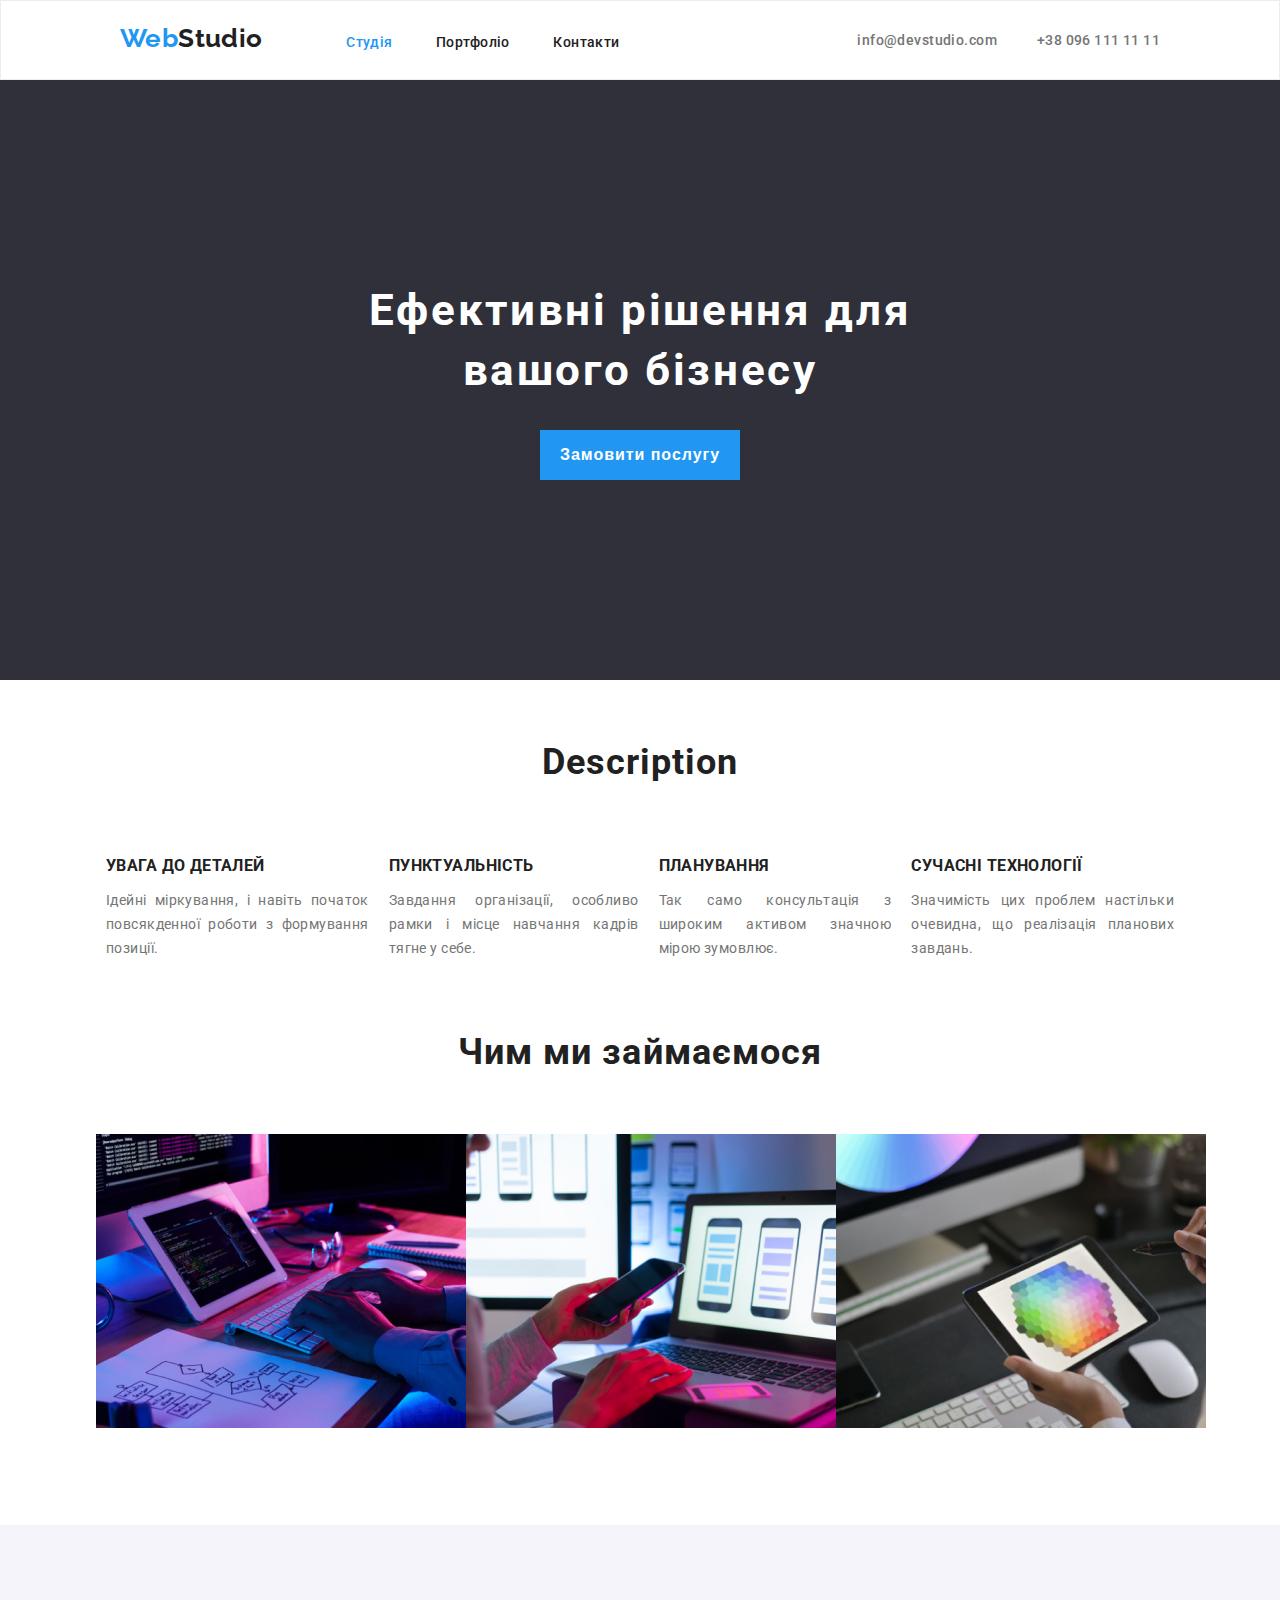
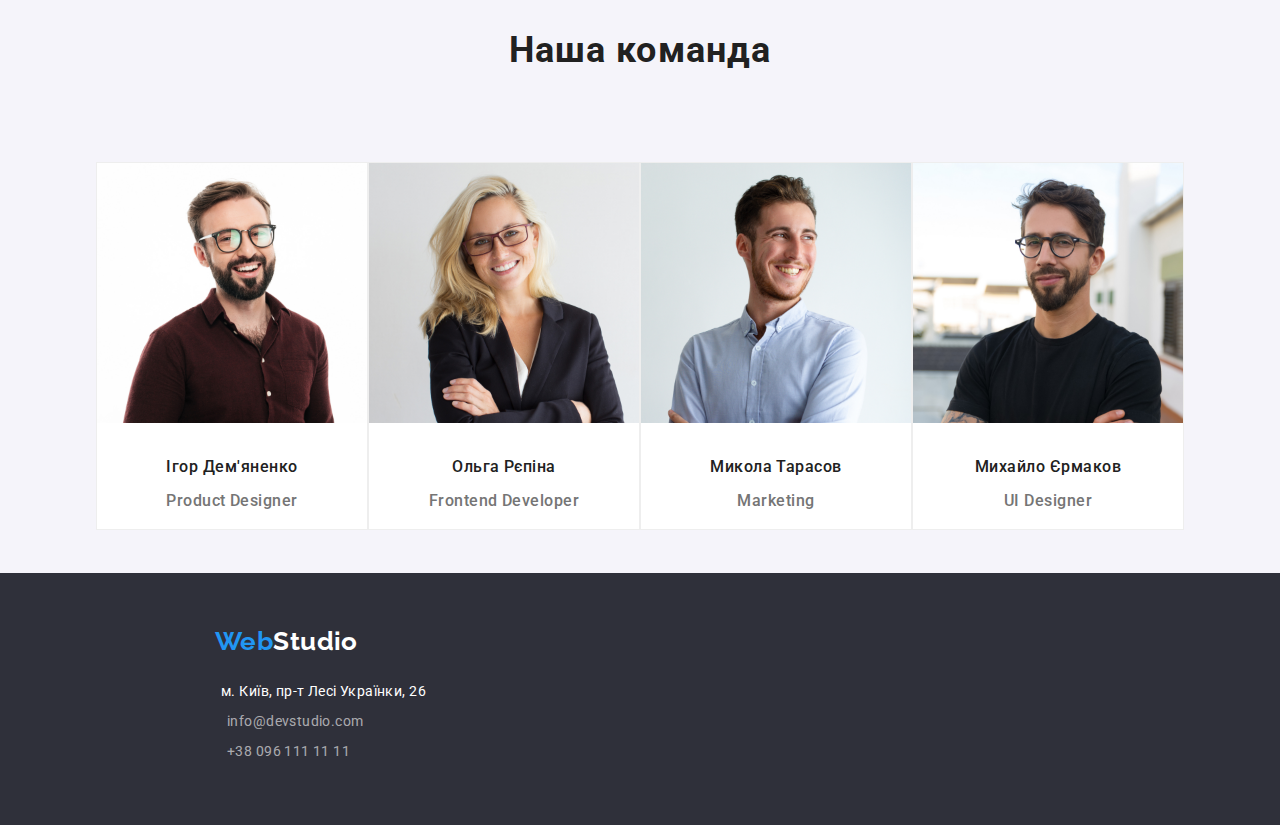
==== index.html @ e9d68f3f "Finish index.html" ====
<!DOCTYPE html>
<html lang="uk">
<head>
    <meta charset="UTF-8">
    <meta http-equiv="X-UA-Compatible" content="IE=edge">
    <meta name="viewport" content="width=device-width, initial-scale=1.0">

    <link rel="preconnect" href="https://fonts.googleapis.com">
    <link rel="preconnect" href="https://fonts.gstatic.com" crossorigin>
    <link href="https://fonts.googleapis.com/css2?family=Raleway:wght@700&family=Roboto:wght@400;500;700;900&display=swap" rel="stylesheet">
    <link rel="stylesheet" href="css/styles.css">
    <title>Студія</title>
</head>
<body>
    <!-- Main -->
    <div>
        <!-- Header -->
        <header class="main-haeder">
            <nav class="main-nav">

                <ul class="site-nav">
                    <li><a href="/" class="link main-logo-link">
                    <span class="logo-web-blue">Web</span>Studio
                </a></li>
                    <li><a class="current-page" href="./index.html">Студія</a></li>
                    <li><a class="link" href="./portfolio.html">Портфоліо</a></li>
                    <li><a class="link" href="#">Контакти</a></li>
                </ul>
            </nav>
                <ul class="header-contacts">
                    <li>
                        <a class="link meta-link" href="mailto:info@devstudio.com">info@devstudio.com</a>
                    </li>
                    <li>
                        <a class="link meta-link" href="tel:+380961111111">+38 096 111 11 11</a>
                    </li>
                </ul>
        </header>
        <main>
        <!-- Hero -->
            <section class="page-hero">
                <h1>Ефективні рішення для <br /> вашого бізнесу</h1>
                <input type="button" class="hero-button"
                value="Замовити послугу" onclick="window.location.href='#'">
            </section>
        <!-- description -->
        <section class="description">
            <h2 class="h2-title invisible"> Description </h2>
            <ul>
                <li>
                    <h3>УВАГА ДО ДЕТАЛЕЙ</h3>
                    <p>Ідейні міркування, і навіть початок повсякденної роботи з формування позиції.</p>
                </li>
                <li>
                    <h3>ПУНКТУАЛЬНІСТЬ</h3>
                    <p>Завдання організації, особливо рамки і місце навчання кадрів тягне у себе.</p>
                </li>
                <li>
                    <h3>ПЛАНУВАННЯ</h3>
                    <p>Так само консультація з широким активом значною мірою зумовлює.</p>
                </li>
                <li>
                    <h3>СУЧАСНІ ТЕХНОЛОГІЇ</h3>
                    <p>Значимість цих проблем настільки очевидна, що реалізація планових завдань.</p>
                </li>
            </ul>
        </section>
        <!-- About us -->
        <section class="about-us">
            <h2 class="h2-title">Чим ми займаємося</h2>
            <ul>
                <li>
                    <a href="#"><img src="./images/what_we_do_1.jpg" alt="Computer science" width="370"></a>
                </li>                
                <li>
                    <a href="#"><img src="./images/what_we_do_2.jpg" alt="Mobile development" width="370"></a>
                </li>                
                <li>
                    <a href="#"><img src="./images/what_we_do_3.jpg" alt="Design" width="370"></a>
                </li>                
            </ul>
        </section>
        <!-- Our team -->
        <section class="our-team">
            <h2 class="h2-title">Наша команда</h2>
                <ul>
                    <li><a class="link" href="#">
                        <img src="./images/team_card_1.jpg" alt="Product designer"  width="270">
                        <h3>Ігор Дем'яненко</h3>
                        <p>Product Designer</p>
                    </a></li>
                    <li><a class="link" href="#">
                        <img src="./images/team_card_2.jpg" alt="Product designer"  width="270">
                        <h3>Ольга Рєпіна</h3>
                        <p>Frontend Developer</p>
                    </a></li>
                    <li><a class="link" href="#">
                        <img src="./images/team_card_3.jpg" alt="Product designer"  width="270">
                        <h3>Микола Тарасов</h3>
                        <p>Marketing</p>
                    </a></li>
                    <li><a class="link" href="#">
                        <img src="./images/team_card_4.jpg" alt="Product designer"  width="270">
                        <h3>Михайло Єрмаков</h3>
                        <p>UI Designer</p>
                    </a></li>
                </ul>
        </section>
        </main>
        <!-- Footer -->
        <footer class="main-footer">
                <a class="link main-logo-link" href="./index.html"> 
                    <span class="logo-web-blue">Web</span>Studio
                </a>
                <address>
                    <ul class="footer-contacts">
                        <li> м. Київ, пр-т Лесі Українки, 26</li>
                        <li> <a class="link meta-link-60" href="mailto:mango@mail.pig">info@devstudio.com</a></li>
                        <li><a class="link meta-link-60" href="tel:+380961111111">+38 096 111 11 11</a></li>
                    </ul>
                </address>
        </footer>
    </div>
</body>
</html>
---- css/styles.css ----
:root{

--main-white: #fff;
--main-black: #212121;
--main-blue: #2196F3;
--main-bg: #2F303A;
--main-gray: #757575;
--white-60: rgba(255, 255, 255, 0.60);
--btn1-bg: #F5F4FA;
--gallery-li-border-color: #EEEEEE;
--header-border-color: #ECECEC;

}

*{
    margin: 0;
    padding: 0;
    box-sizing: border-box;
}

body {

    font-family: "Roboto", sans-serif;
    font-size: 14px;
    color: var(--main-black);
    letter-spacing: 0.03em;
    line-height: 1.5rem;
}

.main-haeder{
    display: flex;
    justify-content: space-around;
    align-items: center;
    height: 80px;
    border: var(--header-border-color) 1px solid;
}

.link {
    color: var(--main-black);
    font-weight: 500;
    text-decoration: none;
}

.link:hover, .link:focus,
.current-page {
color: var(--main-blue);
outline: none;
text-decoration: none;
}

.main-logo-link{
font-family: Raleway, sans-serif;
font-size: 26px;
font-weight: bold;
margin-right: 40px;
}

.logo-web-blue {
    color: #2196F3;
}

.main-nav ul{
list-style: none;
}
.main-nav li{
display: inline-block;
font-weight: 500;
padding: 10px 10px;
margin-inline: 10px;
}

.header-contacts{
    display: flex;
    list-style-type: none;
}

.header-contacts a {
color: var(--main-gray);
font-weight: 500;
padding: 10px 10px;
margin-inline: 10px;
}

.main{
    width: 90%;
    margin-inline: auto;
    margin-top: 100px;
    margin-bottom: 100px;
}

.page-hero{
    display: flex;
    flex-direction: column;
    justify-content: center;
    align-items: center;
    height: 600px;
    background-color: var(--main-bg);
}

.page-hero h1{
    font-size: 44px;
    color: var(--main-white);
    text-align: center;
    line-height: 60px;
    letter-spacing: 0.06em;
}
.hero-button{
    height: 50px;
    width: 200px;
    background-color: var(--main-blue);
    color: var(--main-white);
    margin-top: 30px;
    font-size: 16px;
    font-weight: 700;
    letter-spacing: 0.06em;
    border: none;
    cursor: pointer;


}

.hero-button:hover, .hero-button:focus{
    background-color: #2195f3df;
    outline: none;

}

.h2-title{
    text-align: center;
    font-size: 36px;
    font-weight: 700;
    letter-spacing: 0.03em;
    padding: 30px;
    margin-top: 40px ;
    margin-bottom: 40px ;
}


.description{
    display: flex;
    flex-direction: column;
    align-items: center;
}
.description ul{
    display: flex;
    list-style: none;
    justify-content: space-between;
    max-width: 85%;

}

.description li{
    margin: 10px;
}

.description p{
    font-size: 14px;
    /* line-height: 24px; */
    letter-spacing: 0.03em;
    color: var(--main-gray);
    margin-top: 10px;
    text-align: justify;

}

.about-us {
    display: flex;
    flex-direction: column;
    align-items: center;

}

.about-us ul{
    display: flex;
    list-style: none;
    justify-content: space-between;
    width: 85%;
}

.our-team{
    display: flex;
    flex-direction: column;
    justify-content: center;
    align-items: center;
    background-color: var(--btn1-bg);
    height: 648px;
    margin-top: 90px;
}

.our-team ul{
    display: flex;
    list-style-type: none;
    justify-content: space-between;
    width: 85%;

}

.our-team li{
background-color: var(--main-white);
height: 368px;
border: var(--gallery-li-border-color) 1px solid;
margin-top: 30px;
}

.our-team h3{
    font-weight: 500;
    font-size: 16px;
    /* line-height: 19px; */
    text-align: center;
    letter-spacing: 0.03em;
    margin-top: 25px;
}

.our-team p{
    font-size: 16px;
    color: var(--main-gray);
    /* line-height: 19px; */
    text-align: center;
    letter-spacing: 0.03em;
    margin-top: 10px;

}

.buttons ul{
    display: flex;
    list-style-type: none;
    justify-content: center;
    margin-bottom: 50px;
}

.btn1{
    border: none;
    background-color: var(--btn1-bg);
    font-size: 16px;
    height: 38px;
    padding: 10px 25px;
    margin: 0 5px;
    cursor: pointer;
}

.btn1:hover, .btn1:focus {
    background-color: var(--main-blue);
    color: var(--main-white);
    outline: none;

}

.gallery ul{
    display: flex;
    flex-wrap: wrap;
    justify-content: space-evenly;
    list-style-type:none;
}

.gallery li{
    text-align: center;
    border: var(--gallery-li-border-color) solid 1px;
    width: 370px;
    height: 404px;
    margin-bottom: 30px;

}
.gallery h3 {
    font-family: Roboto, sans-serif;
    font-size: 18px;
    font-weight: 700;
    margin-top: 20px;

}
.gallery p{
    color: var(--main-gray);
    font-family: Roboto, sans-serif;
    font-size: 16px;
    margin-top: 15px;
}

.main-footer{
    display: flex;
    flex-direction: column;
    justify-content: center;
    flex-wrap: wrap;
    min-width: 6%;
    background-color: var(--main-bg);
    height: 252px;
    padding-left: 215px;
}

.main-footer li{
    color: var(--main-white);
    margin: 6px;
    list-style-type: none;
    font-style: normal;
}

.main-footer p:hover{
    color: var(--main-blue);
}

footer .main-logo-link {
    color: #FFFFFF;
}

.footer-contacts {
    padding-top: 20px;
}

.meta-link-60{
    display: block;
    color: var(--white-60);
    font-weight: 400;
    margin: 6px;

}
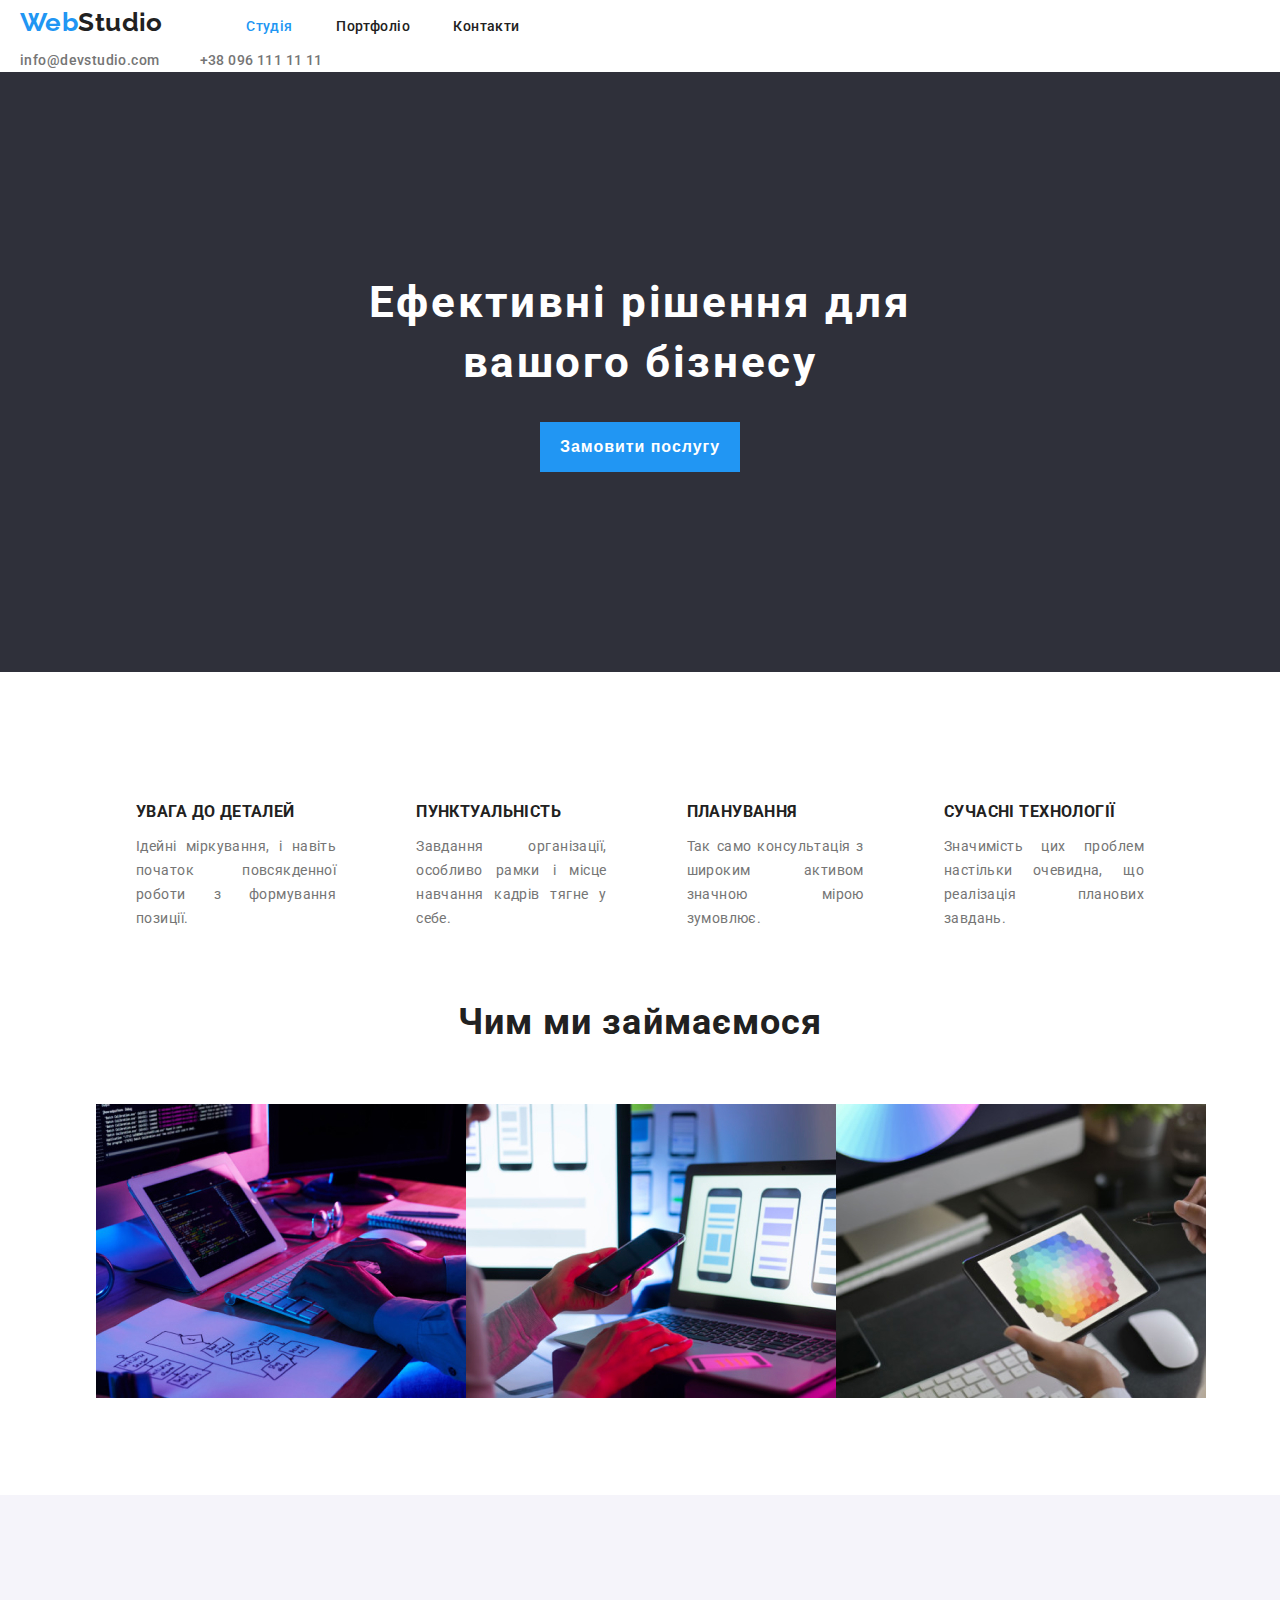
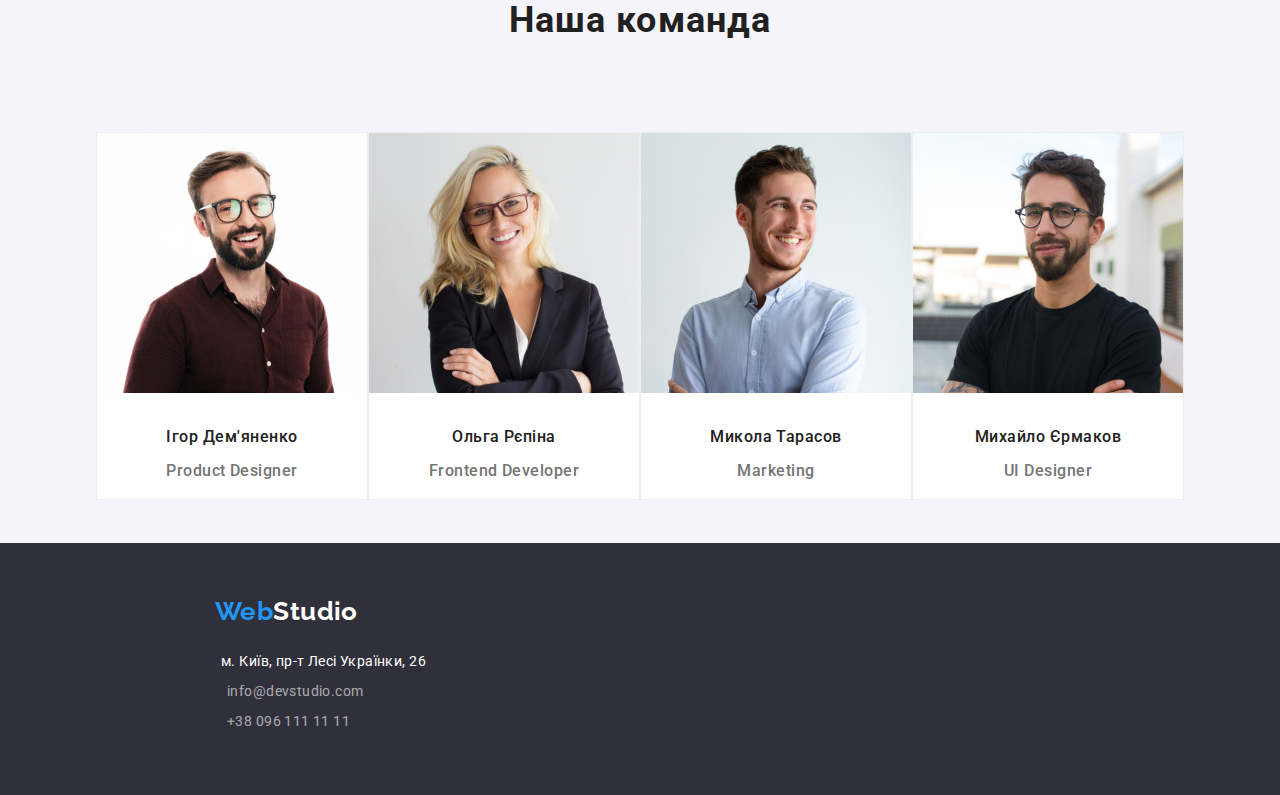
==== commit 19e65751: "update portfolio.html" ====
--- a/index.html
+++ b/index.html
@@ -45,7 +45,7 @@
             </section>
         <!-- description -->
         <section class="description">
-            <h2 class="h2-title invisible"> Description </h2>
+            <h2 class="h2-title-invisible"> Description </h2>
             <ul>
                 <li>
                     <h3>УВАГА ДО ДЕТАЛЕЙ</h3>
--- a/css/styles.css
+++ b/css/styles.css
@@ -7,8 +7,8 @@
 --main-bg: #2F303A;
 --main-gray: #757575;
 --white-60: rgba(255, 255, 255, 0.60);
---btn1-bg: #F5F4FA;
---gallery-li-border-color: #EEEEEE;
+--single-button-bg: #F5F4FA;
+--projects-list-li-border-color: #EEEEEE;
 --header-border-color: #ECECEC;
 
 }
@@ -28,7 +28,7 @@
     line-height: 1.5rem;
 }
 
-.main-haeder{
+.main-header{
     display: flex;
     justify-content: space-around;
     align-items: center;
@@ -62,6 +62,7 @@
 
 .main-nav ul{
 list-style: none;
+align-items: center;
 }
 .main-nav li{
 display: inline-block;
@@ -85,8 +86,7 @@
 .main{
     width: 90%;
     margin-inline: auto;
-    margin-top: 100px;
-    margin-bottom: 100px;
+    margin: 60px auto;
 }
 
 .page-hero{
@@ -136,6 +136,12 @@
     margin-bottom: 40px ;
 }
 
+.h2-title-invisible{
+    padding-top: 94px;
+    visibility: hidden;
+}
+
+
 
 .description{
     display: flex;
@@ -147,11 +153,11 @@
     list-style: none;
     justify-content: space-between;
     max-width: 85%;
-
 }
 
 .description li{
     margin: 10px;
+    padding: 0px 30px;
 }
 
 .description p{
@@ -183,7 +189,7 @@
     flex-direction: column;
     justify-content: center;
     align-items: center;
-    background-color: var(--btn1-bg);
+    background-color: var(--single-button-bg);
     height: 648px;
     margin-top: 90px;
 }
@@ -199,7 +205,7 @@
 .our-team li{
 background-color: var(--main-white);
 height: 368px;
-border: var(--gallery-li-border-color) 1px solid;
+border: var(--projects-list-li-border-color) 1px solid;
 margin-top: 30px;
 }
 
@@ -220,6 +226,10 @@
     letter-spacing: 0.03em;
     margin-top: 10px;
 
+}
+
+.main {
+    margin-top: 10px;
 }
 
 .buttons ul{
@@ -229,9 +239,9 @@
     margin-bottom: 50px;
 }
 
-.btn1{
+.single-button {
     border: none;
-    background-color: var(--btn1-bg);
+    background-color: var(--single-button-bg);
     font-size: 16px;
     height: 38px;
     padding: 10px 25px;
@@ -239,36 +249,42 @@
     cursor: pointer;
 }
 
-.btn1:hover, .btn1:focus {
+.single-button:hover, .single-button:focus {
     background-color: var(--main-blue);
     color: var(--main-white);
     outline: none;
 
 }
 
-.gallery ul{
+
+.projects-list {
+    width: 1170px;
+    align-items: center;
+}
+
+.projects-list ul{
     display: flex;
     flex-wrap: wrap;
     justify-content: space-evenly;
     list-style-type:none;
 }
 
-.gallery li{
-    text-align: center;
-    border: var(--gallery-li-border-color) solid 1px;
+.projects-list li{
+    text-align: center;
+    border: var(--projects-list-li-border-color) solid 1px;
     width: 370px;
     height: 404px;
     margin-bottom: 30px;
 
 }
-.gallery h3 {
+.projects-list h3 {
     font-family: Roboto, sans-serif;
     font-size: 18px;
     font-weight: 700;
     margin-top: 20px;
 
 }
-.gallery p{
+.projects-list p{
     color: var(--main-gray);
     font-family: Roboto, sans-serif;
     font-size: 16px;
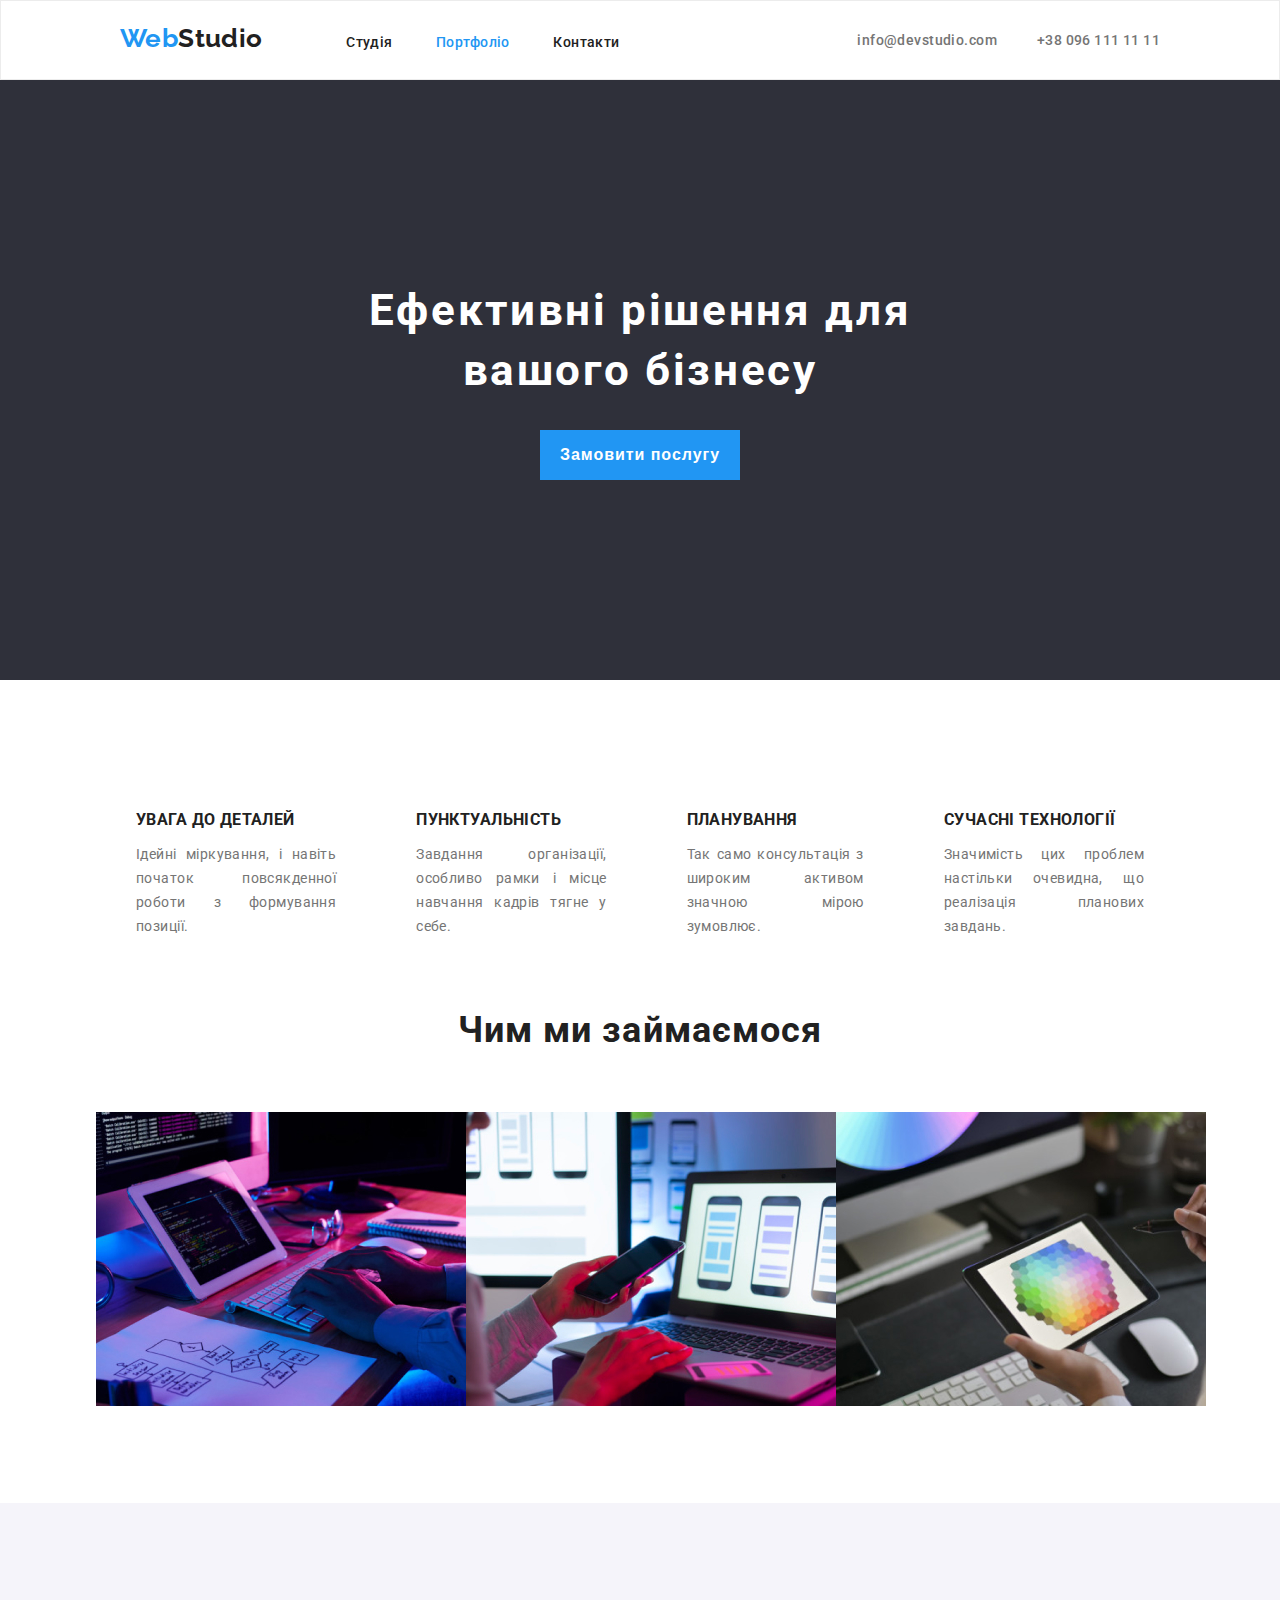
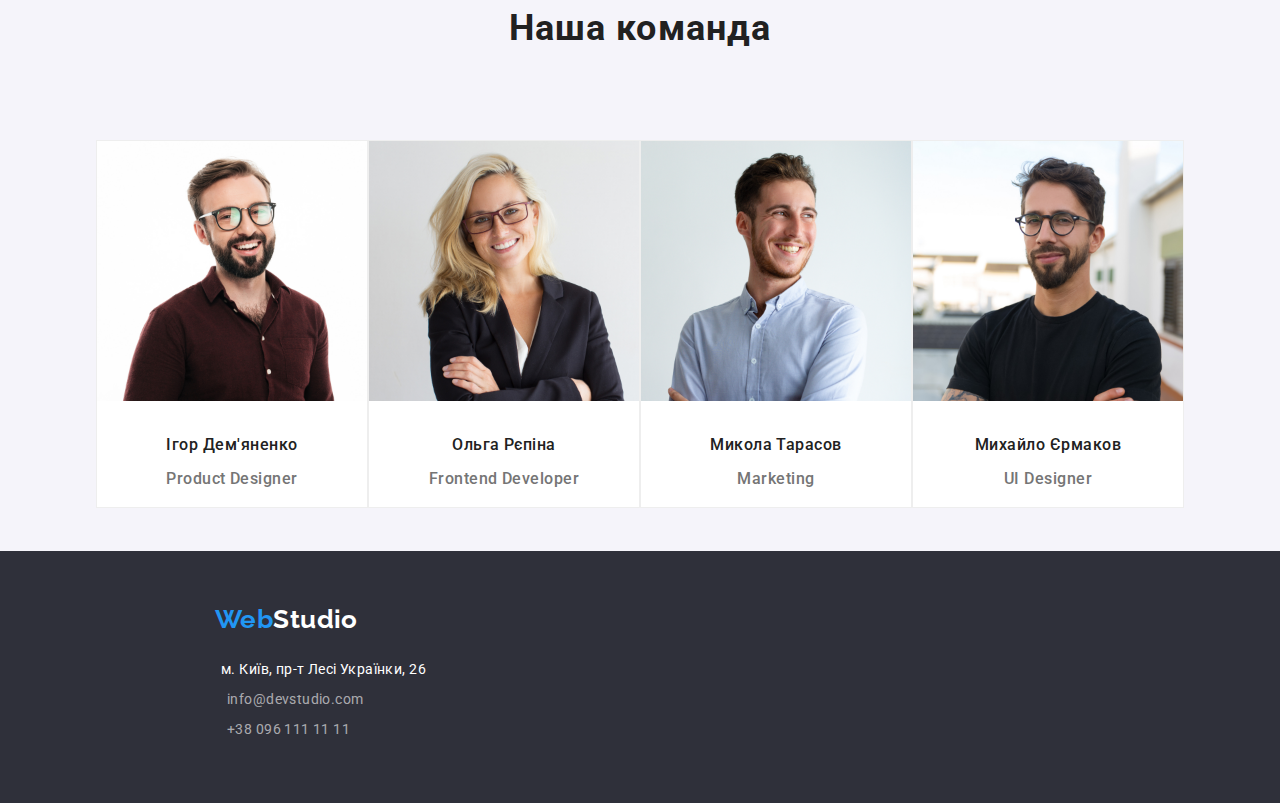
==== commit acd754a4: "minor fixes" ====
--- a/index.html
+++ b/index.html
@@ -15,15 +15,15 @@
     <!-- Main -->
     <div>
         <!-- Header -->
-        <header class="main-haeder">
+        <header class="main-header">
             <nav class="main-nav">
 
                 <ul class="site-nav">
                     <li><a href="/" class="link main-logo-link">
                     <span class="logo-web-blue">Web</span>Studio
                 </a></li>
-                    <li><a class="current-page" href="./index.html">Студія</a></li>
-                    <li><a class="link" href="./portfolio.html">Портфоліо</a></li>
+                    <li><a class="link" href="./index.html">Студія</a></li>
+                    <li><a class="current-page" href="./portfolio.html">Портфоліо</a></li>
                     <li><a class="link" href="#">Контакти</a></li>
                 </ul>
             </nav>
--- a/css/styles.css
+++ b/css/styles.css
@@ -86,7 +86,7 @@
 .main{
     width: 90%;
     margin-inline: auto;
-    margin: 60px auto;
+    margin: 40px auto;
 }
 
 .page-hero{
@@ -228,10 +228,6 @@
 
 }
 
-.main {
-    margin-top: 10px;
-}
-
 .buttons ul{
     display: flex;
     list-style-type: none;
@@ -259,7 +255,7 @@
 
 .projects-list {
     width: 1170px;
-    align-items: center;
+    margin: 0px auto;
 }
 
 .projects-list ul{
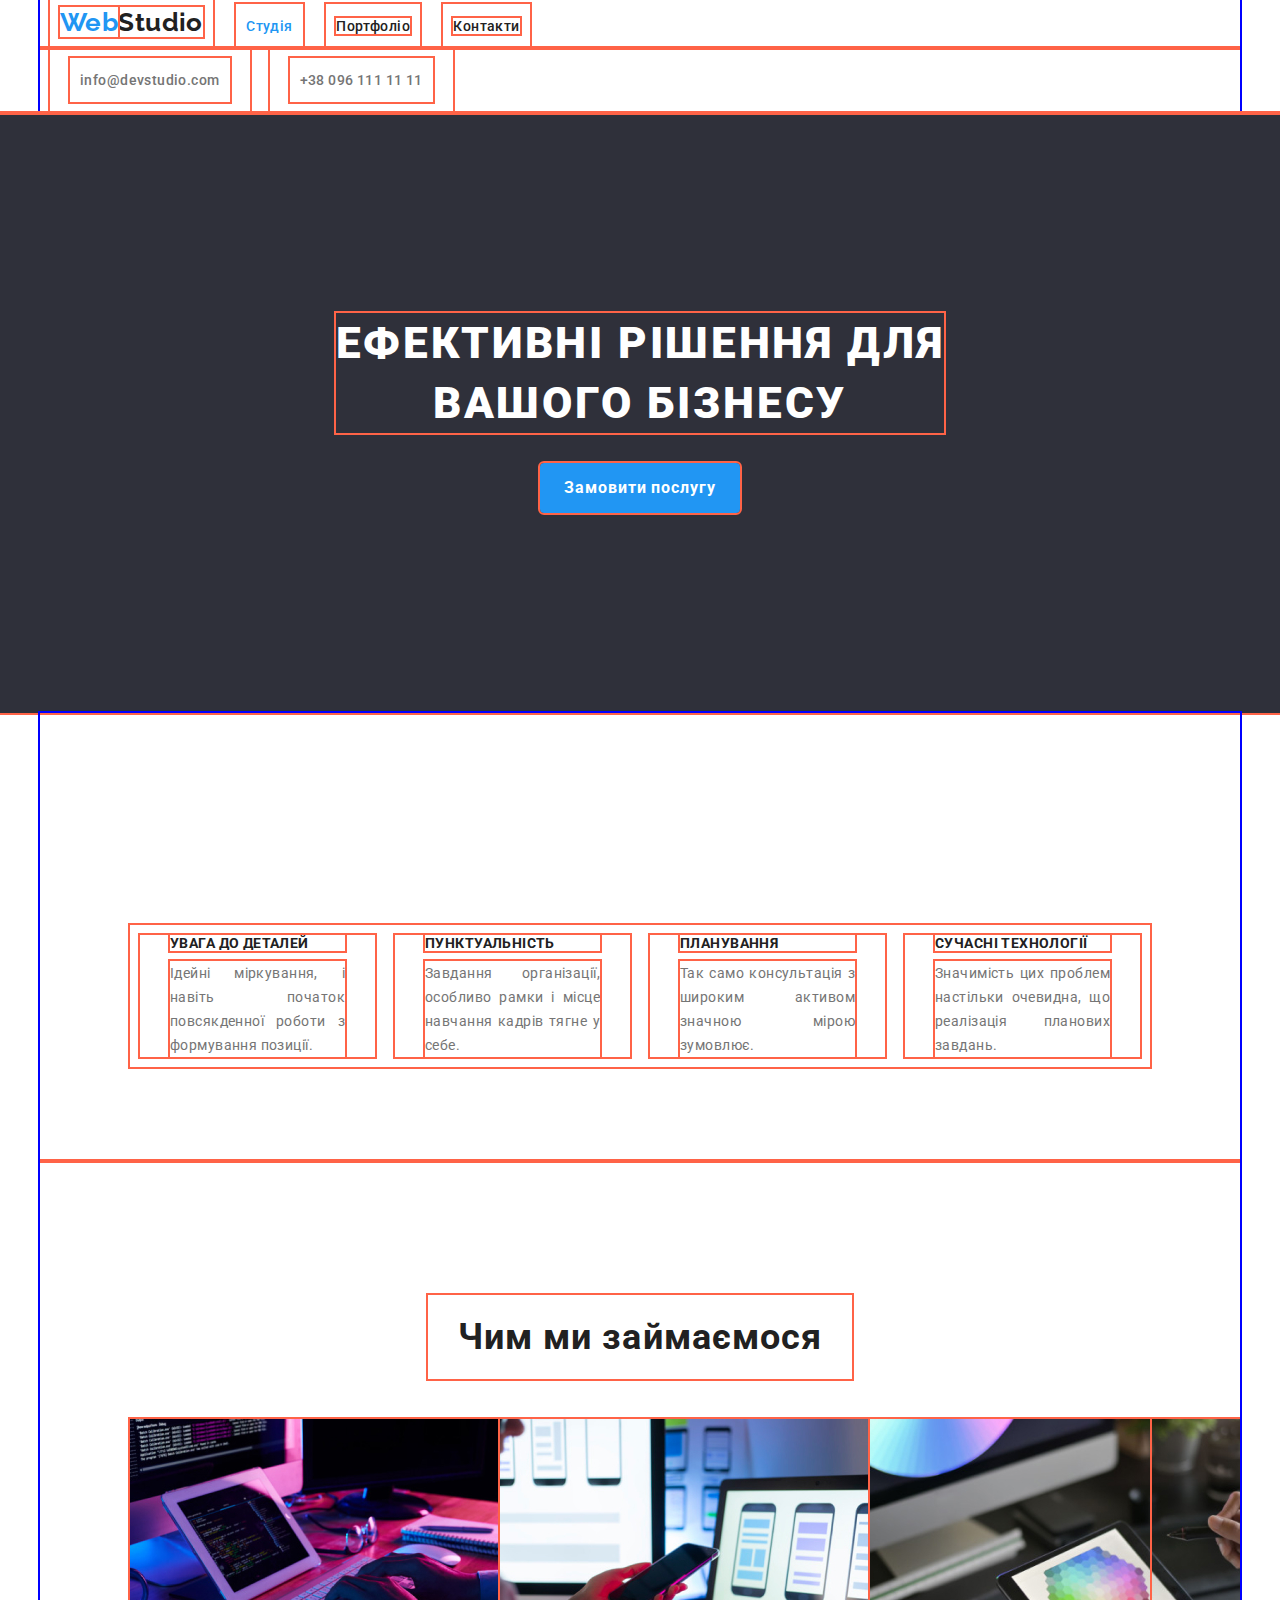
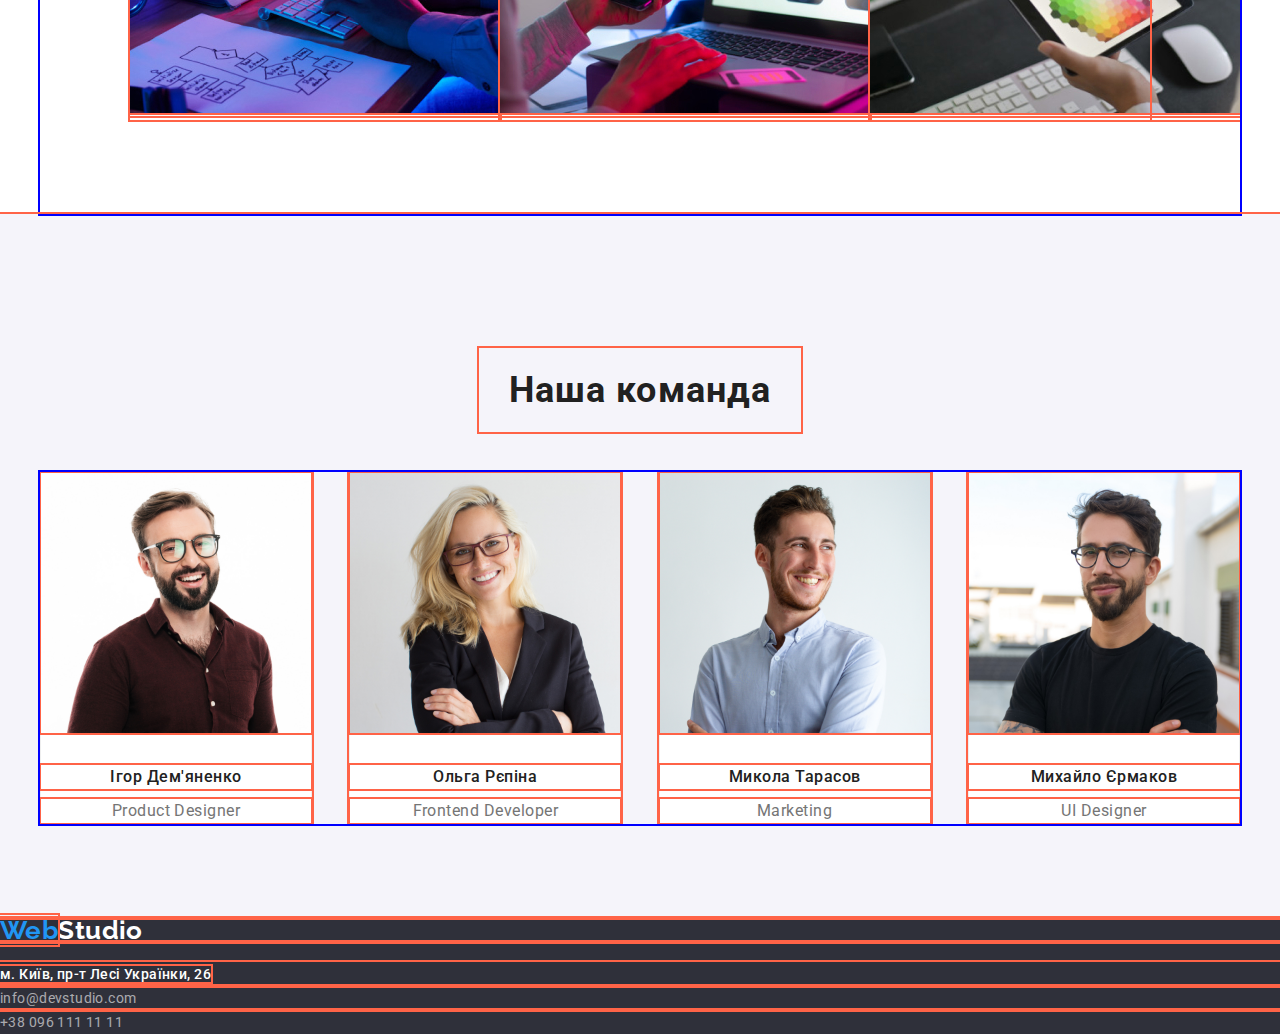
==== commit 15fba113: "initial commit HW#3" ====
--- a/index.html
+++ b/index.html
@@ -8,6 +8,8 @@
     <link rel="preconnect" href="https://fonts.googleapis.com">
     <link rel="preconnect" href="https://fonts.gstatic.com" crossorigin>
     <link href="https://fonts.googleapis.com/css2?family=Raleway:wght@700&family=Roboto:wght@400;500;700;900&display=swap" rel="stylesheet">
+    <link rel="stylesheet" href="https://cdnjs.cloudflare.com/ajax/libs/modern-normalize/1.1.0/modern-normalize.min.css">
+
     <link rel="stylesheet" href="css/styles.css">
     <title>Студія</title>
 </head>
@@ -16,17 +18,17 @@
     <div>
         <!-- Header -->
         <header class="main-header">
-            <nav class="main-nav">
+            <nav class="main-nav container">
 
                 <ul class="site-nav">
                     <li><a href="/" class="link main-logo-link">
                     <span class="logo-web-blue">Web</span>Studio
                 </a></li>
-                    <li><a class="link" href="./index.html">Студія</a></li>
-                    <li><a class="current-page" href="./portfolio.html">Портфоліо</a></li>
+                    <li><a class="current-page" href="./index.html">Студія</a></li>
+                    <li><a class="link" href="./portfolio.html">Портфоліо</a></li>
                     <li><a class="link" href="#">Контакти</a></li>
                 </ul>
-            </nav>
+            
                 <ul class="header-contacts">
                     <li>
                         <a class="link meta-link" href="mailto:info@devstudio.com">info@devstudio.com</a>
@@ -35,17 +37,20 @@
                         <a class="link meta-link" href="tel:+380961111111">+38 096 111 11 11</a>
                     </li>
                 </ul>
+            </nav>
         </header>
+
         <main>
         <!-- Hero -->
-            <section class="page-hero">
-                <h1>Ефективні рішення для <br /> вашого бізнесу</h1>
+            <section class="page-hero section">
+                <h1 class="hero-title">Ефективні рішення для <br /> вашого бізнесу</h1>
                 <input type="button" class="hero-button"
                 value="Замовити послугу" onclick="window.location.href='#'">
             </section>
+        <div class="container">
         <!-- description -->
-        <section class="description">
-            <h2 class="h2-title-invisible"> Description </h2>
+        <section class="description section">
+            <h2 class="title-invisible"> Description </h2>
             <ul>
                 <li>
                     <h3>УВАГА ДО ДЕТАЛЕЙ</h3>
@@ -66,7 +71,7 @@
             </ul>
         </section>
         <!-- About us -->
-        <section class="about-us">
+        <section class="about-us section">
             <h2 class="h2-title">Чим ми займаємося</h2>
             <ul>
                 <li>
@@ -80,30 +85,31 @@
                 </li>                
             </ul>
         </section>
+        </div>
         <!-- Our team -->
-        <section class="our-team">
+        <section class="our-team section">
             <h2 class="h2-title">Наша команда</h2>
-                <ul>
-                    <li><a class="link" href="#">
+                <ul class="container">
+                    <li>
                         <img src="./images/team_card_1.jpg" alt="Product designer"  width="270">
                         <h3>Ігор Дем'яненко</h3>
                         <p>Product Designer</p>
-                    </a></li>
-                    <li><a class="link" href="#">
+                    </li>
+                    <li>
                         <img src="./images/team_card_2.jpg" alt="Product designer"  width="270">
                         <h3>Ольга Рєпіна</h3>
                         <p>Frontend Developer</p>
-                    </a></li>
-                    <li><a class="link" href="#">
+                    </li>
+                    <li>
                         <img src="./images/team_card_3.jpg" alt="Product designer"  width="270">
                         <h3>Микола Тарасов</h3>
                         <p>Marketing</p>
-                    </a></li>
-                    <li><a class="link" href="#">
+                    </li>
+                    <li>
                         <img src="./images/team_card_4.jpg" alt="Product designer"  width="270">
                         <h3>Михайло Єрмаков</h3>
                         <p>UI Designer</p>
-                    </a></li>
+                    </li>
                 </ul>
         </section>
         </main>
@@ -114,9 +120,9 @@
                 </a>
                 <address>
                     <ul class="footer-contacts">
-                        <li> м. Київ, пр-т Лесі Українки, 26</li>
-                        <li> <a class="link meta-link-60" href="mailto:mango@mail.pig">info@devstudio.com</a></li>
-                        <li><a class="link meta-link-60" href="tel:+380961111111">+38 096 111 11 11</a></li>
+                        <li><a class="link footer-local-adress" href="#"> м. Київ, пр-т Лесі Українки, 26</a></li>
+                        <li><a class="link meta-link" href="mailto:mango@mail.pig">info@devstudio.com</a></li>
+                        <li><a class="link meta-link" href="tel:+380961111111">+38 096 111 11 11</a></li>
                     </ul>
                 </address>
         </footer>
--- a/css/styles.css
+++ b/css/styles.css
@@ -17,6 +17,7 @@
     margin: 0;
     padding: 0;
     box-sizing: border-box;
+    outline: 2px solid tomato;
 }
 
 body {
@@ -32,8 +33,29 @@
     display: flex;
     justify-content: space-around;
     align-items: center;
-    height: 80px;
-    border: var(--header-border-color) 1px solid;
+    /* height: 80px; */
+    border-bottom: var(--header-border-color) 1px solid;
+}
+
+.container{
+    margin-left: auto;
+    margin-right: auto;
+    width: 1200px;
+    padding-left: 15;
+    padding-right: 15;
+    outline: 2px solid blue ;
+    /* text-align: center; */
+}
+
+.section {
+    padding-top: 94px;
+    padding-bottom: 94px;
+    
+}
+
+.section.no-padding {
+    padding-top: 0;
+    padding-bottom: 0;
 }
 
 .link {
@@ -53,7 +75,9 @@
 font-family: Raleway, sans-serif;
 font-size: 26px;
 font-weight: bold;
-margin-right: 40px;
+/* margin-right: 40px; */
+    padding-top: 0;
+    padding-bottom: 0;
 }
 
 .logo-web-blue {
@@ -86,7 +110,7 @@
 .main{
     width: 90%;
     margin-inline: auto;
-    margin: 40px auto;
+    /* margin: 40px auto; */
 }
 
 .page-hero{
@@ -98,12 +122,14 @@
     background-color: var(--main-bg);
 }
 
-.page-hero h1{
+.hero-title{
     font-size: 44px;
     color: var(--main-white);
     text-align: center;
     line-height: 60px;
     letter-spacing: 0.06em;
+    text-transform: uppercase;
+    font-weight: 900;
 }
 .hero-button{
     height: 50px;
@@ -116,8 +142,7 @@
     letter-spacing: 0.06em;
     border: none;
     cursor: pointer;
-
-
+    border-radius: 4px;
 }
 
 .hero-button:hover, .hero-button:focus{
@@ -136,7 +161,7 @@
     margin-bottom: 40px ;
 }
 
-.h2-title-invisible{
+.title-invisible{
     padding-top: 94px;
     visibility: hidden;
 }
@@ -148,6 +173,16 @@
     flex-direction: column;
     align-items: center;
 }
+
+.description h3
+{
+    font-weight: 700;
+    font-size: 14px;
+    line-height: 16px;
+    letter-spacing: 0.03em;
+    text-transform: uppercase;
+}
+
 .description ul{
     display: flex;
     list-style: none;
@@ -158,11 +193,13 @@
 .description li{
     margin: 10px;
     padding: 0px 30px;
+    width: 270px;
 }
 
 .description p{
+    font-weight: 400;
     font-size: 14px;
-    /* line-height: 24px; */
+    line-height: 24px;
     letter-spacing: 0.03em;
     color: var(--main-gray);
     margin-top: 10px;
@@ -190,29 +227,28 @@
     justify-content: center;
     align-items: center;
     background-color: var(--single-button-bg);
-    height: 648px;
-    margin-top: 90px;
+    /* height: 648px; */
+    /* margin-top: 90px; */
 }
 
 .our-team ul{
     display: flex;
     list-style-type: none;
     justify-content: space-between;
-    width: 85%;
+    /* width: 85%; */
 
 }
 
 .our-team li{
 background-color: var(--main-white);
-height: 368px;
+/* height: 368px; */
 border: var(--projects-list-li-border-color) 1px solid;
-margin-top: 30px;
+/* margin-top: 30px; */
 }
 
 .our-team h3{
     font-weight: 500;
     font-size: 16px;
-    /* line-height: 19px; */
     text-align: center;
     letter-spacing: 0.03em;
     margin-top: 25px;
@@ -221,11 +257,10 @@
 .our-team p{
     font-size: 16px;
     color: var(--main-gray);
-    /* line-height: 19px; */
     text-align: center;
     letter-spacing: 0.03em;
     margin-top: 10px;
-
+    font-weight: normal;
 }
 
 .buttons ul{
@@ -236,25 +271,35 @@
 }
 
 .single-button {
+    font-family: 'Roboto';
+    /* font-weight: normal; */
+    font-weight: 500;
+    font-size: 16px;
+    line-height: 26px;
+    text-align: center;
+    letter-spacing: 0.03em; 
+
     border: none;
     background-color: var(--single-button-bg);
-    font-size: 16px;
-    height: 38px;
     padding: 10px 25px;
     margin: 0 5px;
     cursor: pointer;
+    border-radius: 4px;
+
+                
 }
 
 .single-button:hover, .single-button:focus {
     background-color: var(--main-blue);
     color: var(--main-white);
     outline: none;
-
-}
+    border-radius: 4px;
+}
+
 
 
 .projects-list {
-    width: 1170px;
+    /* width: 1170px; */
     margin: 0px auto;
 }
 
@@ -263,28 +308,42 @@
     flex-wrap: wrap;
     justify-content: space-evenly;
     list-style-type:none;
+    
 }
 
 .projects-list li{
-    text-align: center;
+    text-align: left;
     border: var(--projects-list-li-border-color) solid 1px;
     width: 370px;
-    height: 404px;
+    /* height: 404px; */
     margin-bottom: 30px;
-
-}
-.projects-list h3 {
-    font-family: Roboto, sans-serif;
+    /* border-bottom: 1px solid #EEEEEE; */
+    border-bottom: var(--header-border-color) 1px solid;
+}
+
+
+
+
+.projects-list h2 {
+    font-family: Roboto;
     font-size: 18px;
     font-weight: 700;
+    line-height: 36px;
+    letter-spacing: 0.06em;
     margin-top: 20px;
-
+    padding-left: 20px;
+    color: var(--main-black);
 }
 .projects-list p{
     color: var(--main-gray);
-    font-family: Roboto, sans-serif;
+    font-family: Roboto;
     font-size: 16px;
     margin-top: 15px;
+    line-height: 30px;
+    letter-spacing: 0.03em;
+    font-weight: 400;
+    padding-left: 20px;
+    padding-bottom: 24px;
 }
 
 .main-footer{
@@ -294,33 +353,35 @@
     flex-wrap: wrap;
     min-width: 6%;
     background-color: var(--main-bg);
-    height: 252px;
-    padding-left: 215px;
+    /* height: 252px; */
+    /* padding-left: 215px; */
 }
 
 .main-footer li{
     color: var(--main-white);
-    margin: 6px;
+    /* margin: 6px; */
     list-style-type: none;
     font-style: normal;
+    padding-left: 0;
+    text-decoration: none;
 }
 
 .main-footer p:hover{
     color: var(--main-blue);
 }
 
-footer .main-logo-link {
-    color: #FFFFFF;
+footer .main-logo-link,
+.footer-local-adress {
+    color: var(--main-white);
 }
 
 .footer-contacts {
     padding-top: 20px;
 }
 
-.meta-link-60{
+.meta-link{
     display: block;
     color: var(--white-60);
     font-weight: 400;
-    margin: 6px;
-
-}
+
+}
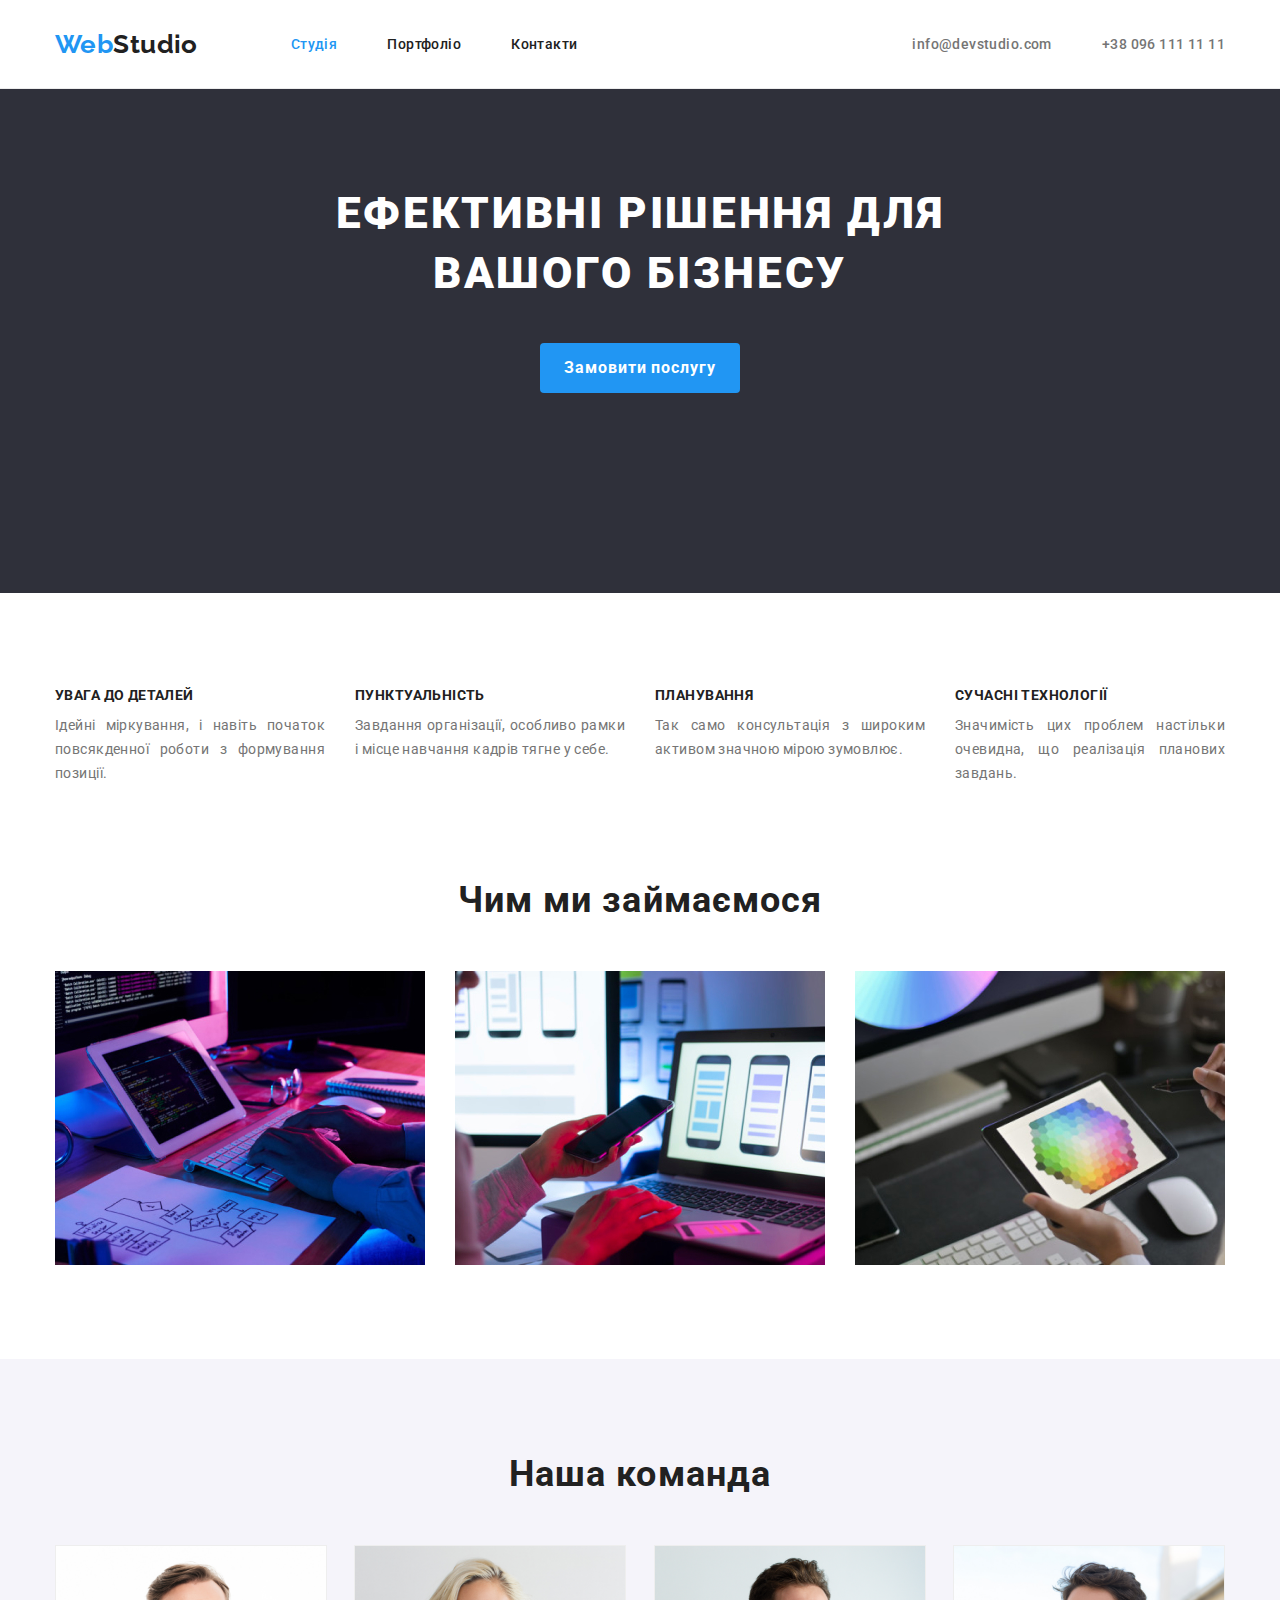
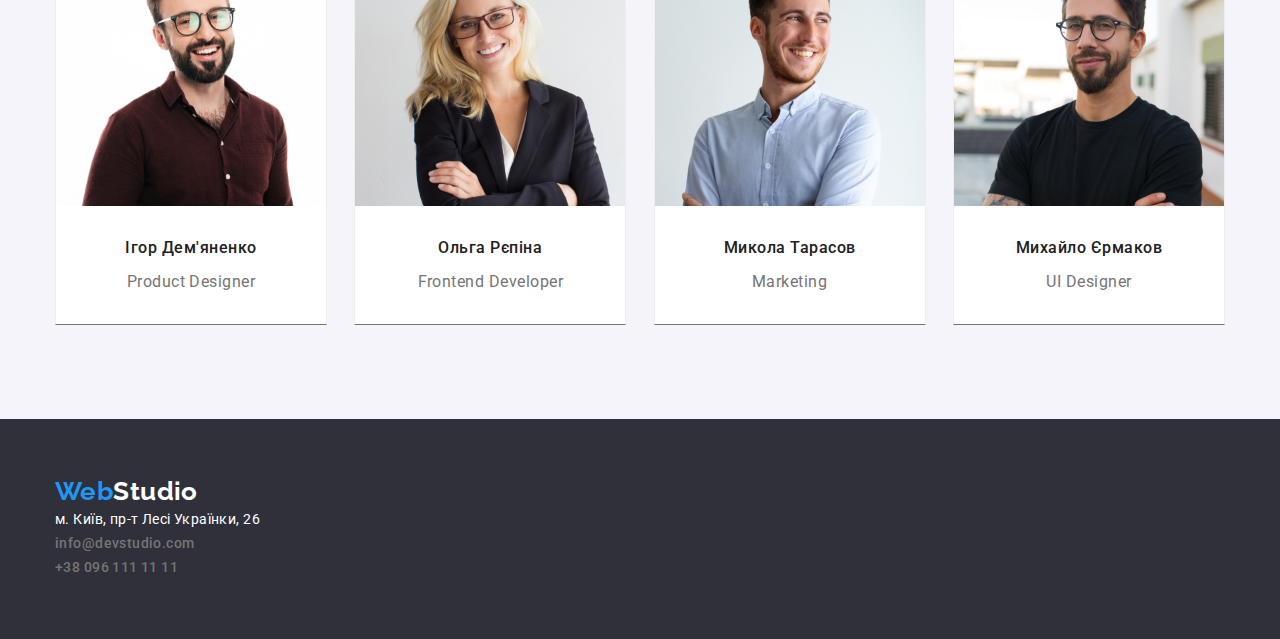
==== commit 373f42a6: "HW3 is done" ====
--- a/index.html
+++ b/index.html
@@ -19,22 +19,22 @@
         <!-- Header -->
         <header class="main-header">
             <nav class="main-nav container">
+                    <a href="/" class="link main-logo-link">
+                        <span class="logo-web-blue">Web</span>Studio
+                    </a>
+                <ul class="site-nav">
 
-                <ul class="site-nav">
-                    <li><a href="/" class="link main-logo-link">
-                    <span class="logo-web-blue">Web</span>Studio
-                </a></li>
-                    <li><a class="current-page" href="./index.html">Студія</a></li>
-                    <li><a class="link" href="./portfolio.html">Портфоліо</a></li>
-                    <li><a class="link" href="#">Контакти</a></li>
+                    <li class="item-header"><a class="current-page" href="./index.html">Студія</a></li>
+                    <li class="item-header"><a class="link" href="./portfolio.html">Портфоліо</a></li>
+                    <li class="item-header"><a class="link" href="#">Контакти</a></li>
                 </ul>
             
                 <ul class="header-contacts">
-                    <li>
-                        <a class="link meta-link" href="mailto:info@devstudio.com">info@devstudio.com</a>
+                    <li class="item-header">
+                        <a class="link" href="mailto:info@devstudio.com">info@devstudio.com</a>
                     </li>
-                    <li>
-                        <a class="link meta-link" href="tel:+380961111111">+38 096 111 11 11</a>
+                    <li class="item-header">
+                        <a class="link" href="tel:+380961111111">+38 096 111 11 11</a>
                     </li>
                 </ul>
             </nav>
@@ -52,19 +52,19 @@
         <section class="description section">
             <h2 class="title-invisible"> Description </h2>
             <ul>
-                <li>
+                <li class="description-item">
                     <h3>УВАГА ДО ДЕТАЛЕЙ</h3>
                     <p>Ідейні міркування, і навіть початок повсякденної роботи з формування позиції.</p>
                 </li>
-                <li>
+                <li class="description-item">
                     <h3>ПУНКТУАЛЬНІСТЬ</h3>
                     <p>Завдання організації, особливо рамки і місце навчання кадрів тягне у себе.</p>
                 </li>
-                <li>
+                <li class="description-item">
                     <h3>ПЛАНУВАННЯ</h3>
                     <p>Так само консультація з широким активом значною мірою зумовлює.</p>
                 </li>
-                <li>
+                <li class="description-item">
                     <h3>СУЧАСНІ ТЕХНОЛОГІЇ</h3>
                     <p>Значимість цих проблем настільки очевидна, що реалізація планових завдань.</p>
                 </li>
@@ -74,13 +74,13 @@
         <section class="about-us section">
             <h2 class="h2-title">Чим ми займаємося</h2>
             <ul>
-                <li>
+                <li class="about-us-item">
                     <a href="#"><img src="./images/what_we_do_1.jpg" alt="Computer science" width="370"></a>
                 </li>                
-                <li>
+                <li class="about-us-item">
                     <a href="#"><img src="./images/what_we_do_2.jpg" alt="Mobile development" width="370"></a>
                 </li>                
-                <li>
+                <li class="about-us-item">
                     <a href="#"><img src="./images/what_we_do_3.jpg" alt="Design" width="370"></a>
                 </li>                
             </ul>
@@ -115,16 +115,18 @@
         </main>
         <!-- Footer -->
         <footer class="main-footer">
+             <div class="footer-content container">
                 <a class="link main-logo-link" href="./index.html"> 
                     <span class="logo-web-blue">Web</span>Studio
                 </a>
                 <address>
                     <ul class="footer-contacts">
                         <li><a class="link footer-local-adress" href="#"> м. Київ, пр-т Лесі Українки, 26</a></li>
-                        <li><a class="link meta-link" href="mailto:mango@mail.pig">info@devstudio.com</a></li>
-                        <li><a class="link meta-link" href="tel:+380961111111">+38 096 111 11 11</a></li>
+                        <li><a class="link" href="mailto:mango@mail.pig">info@devstudio.com</a></li>
+                        <li><a class="link" href="tel:+380961111111">+38 096 111 11 11</a></li>
                     </ul>
                 </address>
+            </div>
         </footer>
     </div>
 </body>
--- a/css/styles.css
+++ b/css/styles.css
@@ -1,387 +1,439 @@
-
-:root{
-
---main-white: #fff;
---main-black: #212121;
---main-blue: #2196F3;
---main-bg: #2F303A;
---main-gray: #757575;
---white-60: rgba(255, 255, 255, 0.60);
---single-button-bg: #F5F4FA;
---projects-list-li-border-color: #EEEEEE;
---header-border-color: #ECECEC;
-
-}
-
-*{
-    margin: 0;
-    padding: 0;
-    box-sizing: border-box;
-    outline: 2px solid tomato;
+:root {
+  --main-white: #fff;
+  --main-black: #212121;
+  --main-blue: #2196f3;
+  --main-bg: #2f303a;
+  --main-gray: #757575;
+  --white-60: rgba(255, 255, 255, 0.6);
+  --single-button-bg: #f5f4fa;
+  --projects-list-li-border-color: #eeeeee;
+  --header-border-color: #ececec;
+}
+
+* {
+  margin: 0;
+  padding: 0;
+  box-sizing: border-box;
+  /* outline: 2px solid tomato; */
 }
 
 body {
-
-    font-family: "Roboto", sans-serif;
-    font-size: 14px;
-    color: var(--main-black);
-    letter-spacing: 0.03em;
-    line-height: 1.5rem;
-}
-
-.main-header{
-    display: flex;
-    justify-content: space-around;
-    align-items: center;
-    /* height: 80px; */
-    border-bottom: var(--header-border-color) 1px solid;
-}
-
-.container{
-    margin-left: auto;
-    margin-right: auto;
-    width: 1200px;
-    padding-left: 15;
-    padding-right: 15;
-    outline: 2px solid blue ;
-    /* text-align: center; */
+  font-family: 'Roboto', sans-serif;
+  font-size: 14px;
+  color: var(--main-black);
+  letter-spacing: 0.03em;
+  line-height: 1.5rem;
+}
+
+img {
+  display: block;
+}
+
+.main-header {
+  /* display: flex; */
+  justify-content: space-around;
+  align-items: center;
+  /* height: 80px; */
+  border-bottom: var(--header-border-color) 1px solid;
+}
+
+.item-header {
+  box-sizing: border-box;
+  padding-top: 32px;
+  padding-bottom: 32px;
+  margin-top: 0;
+}
+
+.item-header:not(:last-child) {
+  margin-right: 50px;
+}
+
+/* .item-header:last-child {
+    margin-right: 0px;
+} */
+
+.container {
+  margin-left: auto;
+  margin-right: auto;
+  width: 1200px;
+  padding-left: 15px;
+  padding-right: 15px;
+  /* outline: 2px solid blue; */
+  /* text-align: center; */
 }
 
 .section {
-    padding-top: 94px;
-    padding-bottom: 94px;
-    
+  padding-bottom: 94px;
+  /* margin-bottom: 94px; */
+}
+.section:first-child {
+  padding-top: 94px;
 }
 
 .section.no-padding {
-    padding-top: 0;
-    padding-bottom: 0;
+  padding-top: 0;
+  padding-bottom: 0;
 }
 
 .link {
-    color: var(--main-black);
-    font-weight: 500;
-    text-decoration: none;
-}
-
-.link:hover, .link:focus,
+  color: var(--main-black);
+  font-weight: 500;
+  text-decoration: none;
+}
+
+.link:hover,
+.link:focus,
 .current-page {
-color: var(--main-blue);
-outline: none;
-text-decoration: none;
-}
-
-.main-logo-link{
-font-family: Raleway, sans-serif;
-font-size: 26px;
-font-weight: bold;
-/* margin-right: 40px; */
-    padding-top: 0;
-    padding-bottom: 0;
+  color: var(--main-blue);
+  outline: none;
+  text-decoration: none;
+}
+
+.main-logo-link {
+  font-family: Raleway, sans-serif;
+  font-size: 26px;
+  font-weight: bold;
+  margin-right: 93px;
+  padding-top: 0;
+  padding-bottom: 0;
+  /* display: inline-block; */
 }
 
 .logo-web-blue {
-    color: #2196F3;
-}
-
-.main-nav ul{
-list-style: none;
-align-items: center;
-}
-.main-nav li{
-display: inline-block;
-font-weight: 500;
-padding: 10px 10px;
-margin-inline: 10px;
-}
-
-.header-contacts{
-    display: flex;
-    list-style-type: none;
-}
-
-.header-contacts a {
-color: var(--main-gray);
-font-weight: 500;
-padding: 10px 10px;
-margin-inline: 10px;
-}
-
-.main{
-    width: 90%;
-    margin-inline: auto;
-    /* margin: 40px auto; */
-}
-
-.page-hero{
-    display: flex;
-    flex-direction: column;
-    justify-content: center;
-    align-items: center;
-    height: 600px;
-    background-color: var(--main-bg);
-}
-
-.hero-title{
-    font-size: 44px;
-    color: var(--main-white);
-    text-align: center;
-    line-height: 60px;
-    letter-spacing: 0.06em;
-    text-transform: uppercase;
-    font-weight: 900;
-}
-.hero-button{
-    height: 50px;
-    width: 200px;
-    background-color: var(--main-blue);
-    color: var(--main-white);
-    margin-top: 30px;
-    font-size: 16px;
-    font-weight: 700;
-    letter-spacing: 0.06em;
-    border: none;
-    cursor: pointer;
-    border-radius: 4px;
-}
-
-.hero-button:hover, .hero-button:focus{
-    background-color: #2195f3df;
-    outline: none;
-
-}
-
-.h2-title{
-    text-align: center;
-    font-size: 36px;
-    font-weight: 700;
-    letter-spacing: 0.03em;
-    padding: 30px;
-    margin-top: 40px ;
-    margin-bottom: 40px ;
-}
-
-.title-invisible{
-    padding-top: 94px;
-    visibility: hidden;
-}
-
-
-
+  color: #2196f3;
+  display: inline-block;
+}
+
+.main-nav {
+  display: flex;
+  align-items: center;
+}
+
+.main-nav ul {
+  list-style: none;
+  align-items: center;
+  display: flex;
+}
+
+.main-nav li {
+  display: list-item;
+  font-weight: 500;
+  /* padding: 10px 10px; */
+  /* margin-inline: 10px; */
+}
+
+.header-contacts {
+  display: flex;
+  list-style: none;
+  margin-left: auto;
+}
+
+.header-contacts .link,
+.footer-contacts .link {
+  color: var(--main-gray);
+  font-weight: 500;
+  /* padding: 10px 10px; */
+  /* margin-inline: 10px; */
+}
+
+.main {
+  /* width: 90%; */
+  margin-inline: auto;
+  /* margin: 40px auto; */
+  display: block;
+}
+
+.page-hero {
+  /* display: flex; */
+  /* flex-direction: column; */
+  /* justify-content: center; */
+  /* align-items: center; */
+  /* height: 600px; */
+  text-align: center;
+  background-color: var(--main-bg);
+  padding-top: 200px;
+  padding-bottom: 200px;
+}
+
+.hero-title {
+  font-size: 44px;
+  color: var(--main-white);
+  text-align: center;
+  line-height: 60px;
+  letter-spacing: 0.06em;
+  text-transform: uppercase;
+  font-weight: 900;
+  margin: auto;
+}
+.hero-button {
+  height: 50px;
+  width: 200px;
+  background-color: var(--main-blue);
+  color: var(--main-white);
+  margin-top: 40px;
+  font-size: 16px;
+  font-weight: 700;
+  letter-spacing: 0.06em;
+  border: none;
+  cursor: pointer;
+  border-radius: 4px;
+  align-items: center;
+}
+
+.hero-button:hover,
+.hero-button:focus {
+  background-color: #2195f3df;
+  outline: none;
+}
+
+.h2-title {
+  display: flex;
+  align-items: center;
+  justify-content: center;
+  font-size: 36px;
+  font-weight: 700;
+  letter-spacing: 0.03em;
+  height: 42px;
+}
+
+.title-invisible {
+  /* padding-top: 94px; */
+  visibility: hidden;
+  line-height: 0;
+  /* overflow: hidden; */
+}
+
+/* 
 .description{
     display: flex;
     flex-direction: column;
     align-items: center;
-}
-
-.description h3
-{
-    font-weight: 700;
-    font-size: 14px;
-    line-height: 16px;
-    letter-spacing: 0.03em;
-    text-transform: uppercase;
-}
-
-.description ul{
-    display: flex;
-    list-style: none;
-    justify-content: space-between;
-    max-width: 85%;
-}
-
-.description li{
-    margin: 10px;
-    padding: 0px 30px;
-    width: 270px;
-}
-
-.description p{
-    font-weight: 400;
-    font-size: 14px;
-    line-height: 24px;
-    letter-spacing: 0.03em;
-    color: var(--main-gray);
-    margin-top: 10px;
-    text-align: justify;
-
+        justify-content: space-evenly;
+} */
+
+.description-item {
+  /* margin: 94px 30px 94px 0; */
+  /* margin-bottom: 94px;  */
+  /* margin: 10px; */
+  margin-right: 30px;
+  width: 270px;
+}
+.description-item:last-child {
+  margin-right: 0;
+}
+
+.description h3 {
+  font-weight: 700;
+  font-size: 14px;
+  line-height: 16px;
+  letter-spacing: 0.03em;
+  text-transform: uppercase;
+}
+
+.description ul {
+  display: flex;
+  list-style: none;
+  justify-content: space-between;
+  /* max-width: 85%; */
+}
+
+.description p {
+  font-weight: 400;
+  font-size: 14px;
+  line-height: 24px;
+  letter-spacing: 0.03em;
+  color: var(--main-gray);
+  margin-top: 10px;
+  text-align: justify;
 }
 
 .about-us {
-    display: flex;
-    flex-direction: column;
-    align-items: center;
-
-}
-
-.about-us ul{
-    display: flex;
-    list-style: none;
-    justify-content: space-between;
-    width: 85%;
-}
-
-.our-team{
-    display: flex;
-    flex-direction: column;
-    justify-content: center;
-    align-items: center;
-    background-color: var(--single-button-bg);
-    /* height: 648px; */
-    /* margin-top: 90px; */
-}
-
-.our-team ul{
-    display: flex;
-    list-style-type: none;
-    justify-content: space-between;
-    /* width: 85%; */
-
-}
-
-.our-team li{
-background-color: var(--main-white);
-/* height: 368px; */
-border: var(--projects-list-li-border-color) 1px solid;
-/* margin-top: 30px; */
-}
-
-.our-team h3{
-    font-weight: 500;
-    font-size: 16px;
-    text-align: center;
-    letter-spacing: 0.03em;
-    margin-top: 25px;
-}
-
-.our-team p{
-    font-size: 16px;
-    color: var(--main-gray);
-    text-align: center;
-    letter-spacing: 0.03em;
-    margin-top: 10px;
-    font-weight: normal;
-}
-
-.buttons ul{
-    display: flex;
-    list-style-type: none;
-    justify-content: center;
-    margin-bottom: 50px;
+  /* display: flex; */
+  /* flex-direction: column; */
+  /* align-items: center; */
+}
+
+.about-us ul {
+  display: flex;
+  list-style: none;
+  justify-content: space-between;
+  /* width: 85%; */
+}
+
+.about-us-item {
+  margin-top: 50px;
+  /* margin-bottom: 94px; */
+  /* padding-bottom: 0; */
+}
+
+.our-team {
+  display: flex;
+  flex-direction: column;
+  justify-content: center;
+  align-items: center;
+  background-color: var(--single-button-bg);
+  /* height: 648px; */
+  /* margin-top: 90px; */
+}
+
+.our-team ul {
+  display: flex;
+  list-style-type: none;
+  justify-content: space-between;
+  margin-top: 50px;
+  /* width: 85%; */
+}
+
+.our-team li {
+  background-color: var(--main-white);
+  /* height: 368px; */
+  border: var(--projects-list-li-border-color) 1px solid;
+  padding-bottom: 30px;
+  border-bottom: 1px solid var(--main-gray);
+}
+
+.our-team .h2-title {
+  margin-top: 94px;
+}
+
+.our-team h3 {
+  font-weight: 500;
+  font-size: 16px;
+  text-align: center;
+  letter-spacing: 0.03em;
+  margin-top: 30px;
+}
+
+.our-team p {
+  font-size: 16px;
+  color: var(--main-gray);
+  text-align: center;
+  letter-spacing: 0.03em;
+  margin-top: 10px;
+  font-weight: normal;
+}
+
+.buttons ul {
+  display: flex;
+  list-style-type: none;
+  justify-content: center;
+  margin-bottom: 50px;
 }
 
 .single-button {
-    font-family: 'Roboto';
-    /* font-weight: normal; */
-    font-weight: 500;
-    font-size: 16px;
-    line-height: 26px;
-    text-align: center;
-    letter-spacing: 0.03em; 
-
-    border: none;
-    background-color: var(--single-button-bg);
-    padding: 10px 25px;
-    margin: 0 5px;
-    cursor: pointer;
-    border-radius: 4px;
-
-                
-}
-
-.single-button:hover, .single-button:focus {
-    background-color: var(--main-blue);
-    color: var(--main-white);
-    outline: none;
-    border-radius: 4px;
-}
-
-
+  font-family: 'Roboto';
+  /* font-weight: normal; */
+  font-weight: 500;
+  font-size: 16px;
+  line-height: 26px;
+  text-align: center;
+  letter-spacing: 0.03em;
+
+  border: none;
+  background-color: var(--single-button-bg);
+  padding: 6px 22px;
+  /* margin: 0 8px; */
+  cursor: pointer;
+  border-radius: 4px;
+}
+
+.single-button:hover,
+.single-button:focus {
+  background-color: var(--main-blue);
+  color: var(--main-white);
+  outline: none;
+  border-radius: 4px;
+  padding: 6px 25px;
+}
+
+.button-item:not(:last-child) {
+  margin-right: 8px;
+}
 
 .projects-list {
-    /* width: 1170px; */
-    margin: 0px auto;
-}
-
-.projects-list ul{
-    display: flex;
-    flex-wrap: wrap;
-    justify-content: space-evenly;
-    list-style-type:none;
-    
-}
-
-.projects-list li{
-    text-align: left;
-    border: var(--projects-list-li-border-color) solid 1px;
-    width: 370px;
-    /* height: 404px; */
-    margin-bottom: 30px;
-    /* border-bottom: 1px solid #EEEEEE; */
-    border-bottom: var(--header-border-color) 1px solid;
-}
-
-
-
+  /* width: 1170px; */
+  margin: 0px auto;
+}
+
+.projects-list ul {
+  display: flex;
+  flex-wrap: wrap;
+  justify-content: space-between;
+  list-style-type: none;
+  border: 1px solid #eeeeee;
+}
+
+.project-list-item {
+  text-align: left;
+  /* border: var(--projects-list-li-border-color) solid 1px; */
+  /* width: 370px; */
+  width: calc((100% - 60px) / 3);
+  /* height: 404px; */
+  margin-bottom: 30px;
+  /* border-bottom: 1px solid #EEEEEE; */
+  border: var(--header-border-color) 1px solid;
+  align-items: center;
+}
+
+.project-list-item:nth-last-child(-n + 3) {
+  margin-bottom: 0;
+}
 
 .projects-list h2 {
-    font-family: Roboto;
-    font-size: 18px;
-    font-weight: 700;
-    line-height: 36px;
-    letter-spacing: 0.06em;
-    margin-top: 20px;
-    padding-left: 20px;
-    color: var(--main-black);
-}
-.projects-list p{
-    color: var(--main-gray);
-    font-family: Roboto;
-    font-size: 16px;
-    margin-top: 15px;
-    line-height: 30px;
-    letter-spacing: 0.03em;
-    font-weight: 400;
-    padding-left: 20px;
-    padding-bottom: 24px;
-}
-
-.main-footer{
-    display: flex;
-    flex-direction: column;
-    justify-content: center;
-    flex-wrap: wrap;
-    min-width: 6%;
-    background-color: var(--main-bg);
-    /* height: 252px; */
-    /* padding-left: 215px; */
-}
-
-.main-footer li{
-    color: var(--main-white);
-    /* margin: 6px; */
-    list-style-type: none;
-    font-style: normal;
-    padding-left: 0;
-    text-decoration: none;
-}
-
-.main-footer p:hover{
-    color: var(--main-blue);
-}
-
-footer .main-logo-link,
+  font-family: Roboto;
+  font-size: 18px;
+  font-weight: 700;
+  line-height: 36px;
+  letter-spacing: 0.06em;
+  margin-top: 20px;
+  padding-left: 20px;
+  color: var(--main-black);
+}
+.projects-list p {
+  color: var(--main-gray);
+  font-family: Roboto;
+  font-size: 16px;
+  margin-top: 4px;
+  margin-bottom: 20px;
+  line-height: 30px;
+  letter-spacing: 0.03em;
+  font-weight: 400;
+  padding-left: 24px;
+  display: block;
+}
+
+.main-footer {
+  /* display: flex; */
+  /* flex-direction: column; */
+  /* justify-content: center; */
+  /* flex-wrap: wrap; */
+  /* min-width: 6%; */
+  background-color: var(--main-bg);
+  /* height: 252px; */
+  /* padding-left: 215px; */
+  padding: 60px 0;
+}
+
+.main-footer li {
+  list-style-type: none;
+  font-style: normal;
+  text-decoration: none;
+}
+
+.footer-content .link:hover,
+.footer-content .link:focus {
+  color: var(--main-blue);
+}
+
+.footer-content .main-logo-link,
 .footer-local-adress {
-    color: var(--main-white);
-}
-
-.footer-contacts {
-    padding-top: 20px;
-}
-
-.meta-link{
-    display: block;
-    color: var(--white-60);
-    font-weight: 400;
-
-}
+  color: var(--main-white);
+  margin-right: 0;
+  margin-bottom: 20px;
+  /* display: block; */
+}
+
+.footer-contacts .footer-local-adress {
+  color: var(--main-white);
+  font-weight: 400;
+}
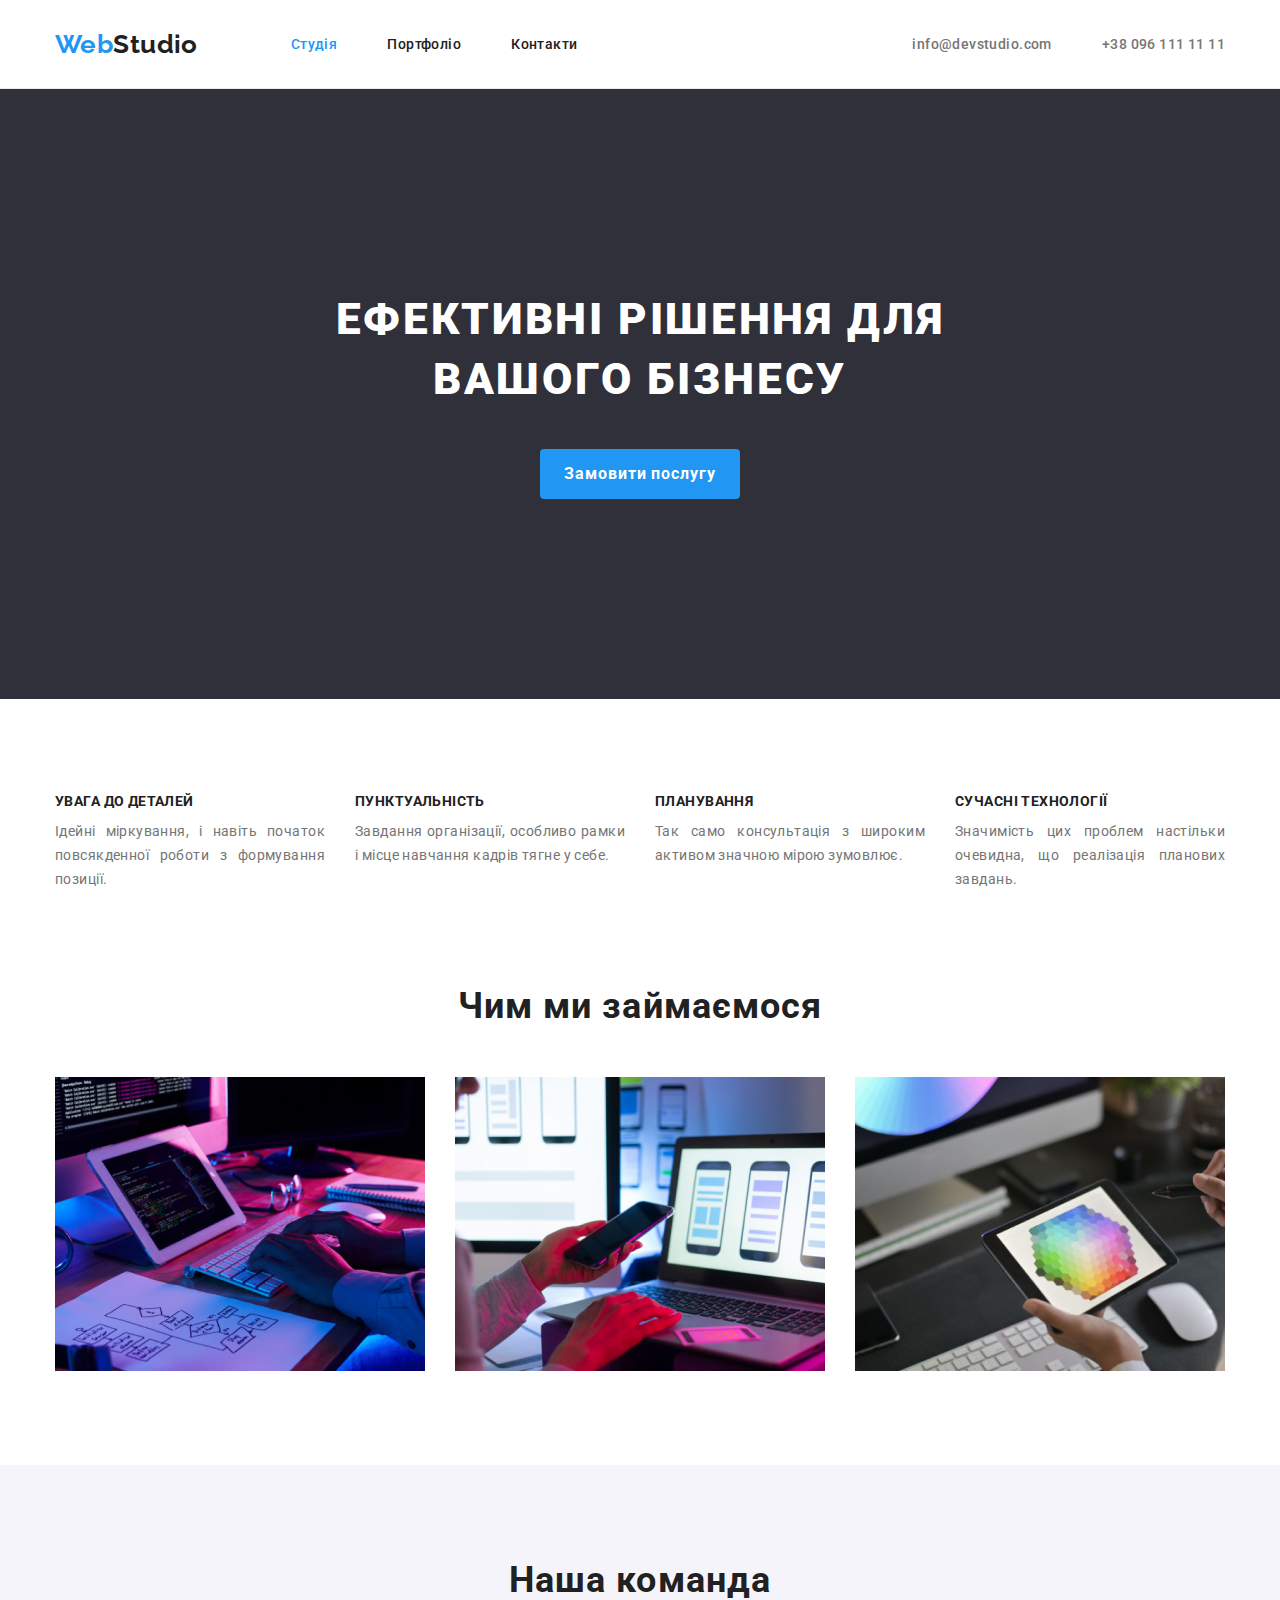
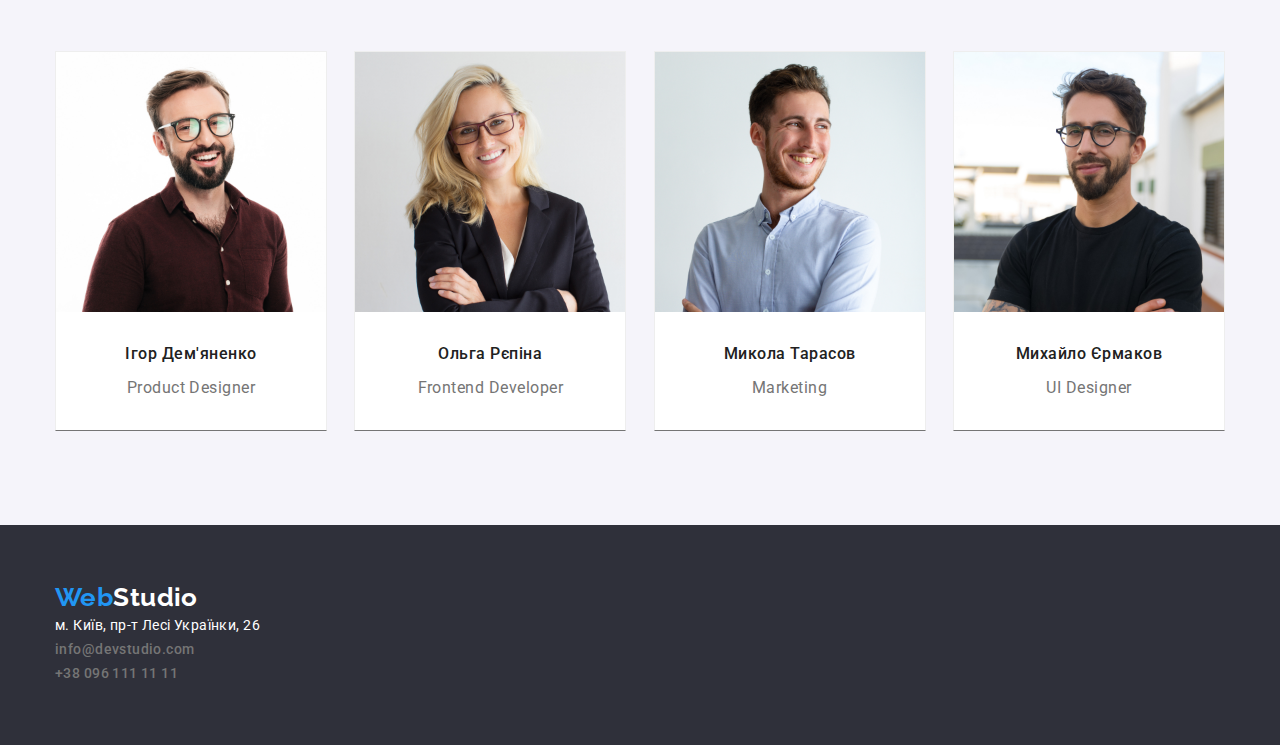
==== commit 7a15cb4a: "fix hero padding" ====
--- a/index.html
+++ b/index.html
@@ -42,7 +42,7 @@
 
         <main>
         <!-- Hero -->
-            <section class="page-hero section">
+            <section class="page-hero">
                 <h1 class="hero-title">Ефективні рішення для <br /> вашого бізнесу</h1>
                 <input type="button" class="hero-button"
                 value="Замовити послугу" onclick="window.location.href='#'">
--- a/css/styles.css
+++ b/css/styles.css
@@ -360,7 +360,7 @@
   flex-wrap: wrap;
   justify-content: space-between;
   list-style-type: none;
-  border: 1px solid #eeeeee;
+  /* border: 1px solid #eeeeee; */
 }
 
 .project-list-item {
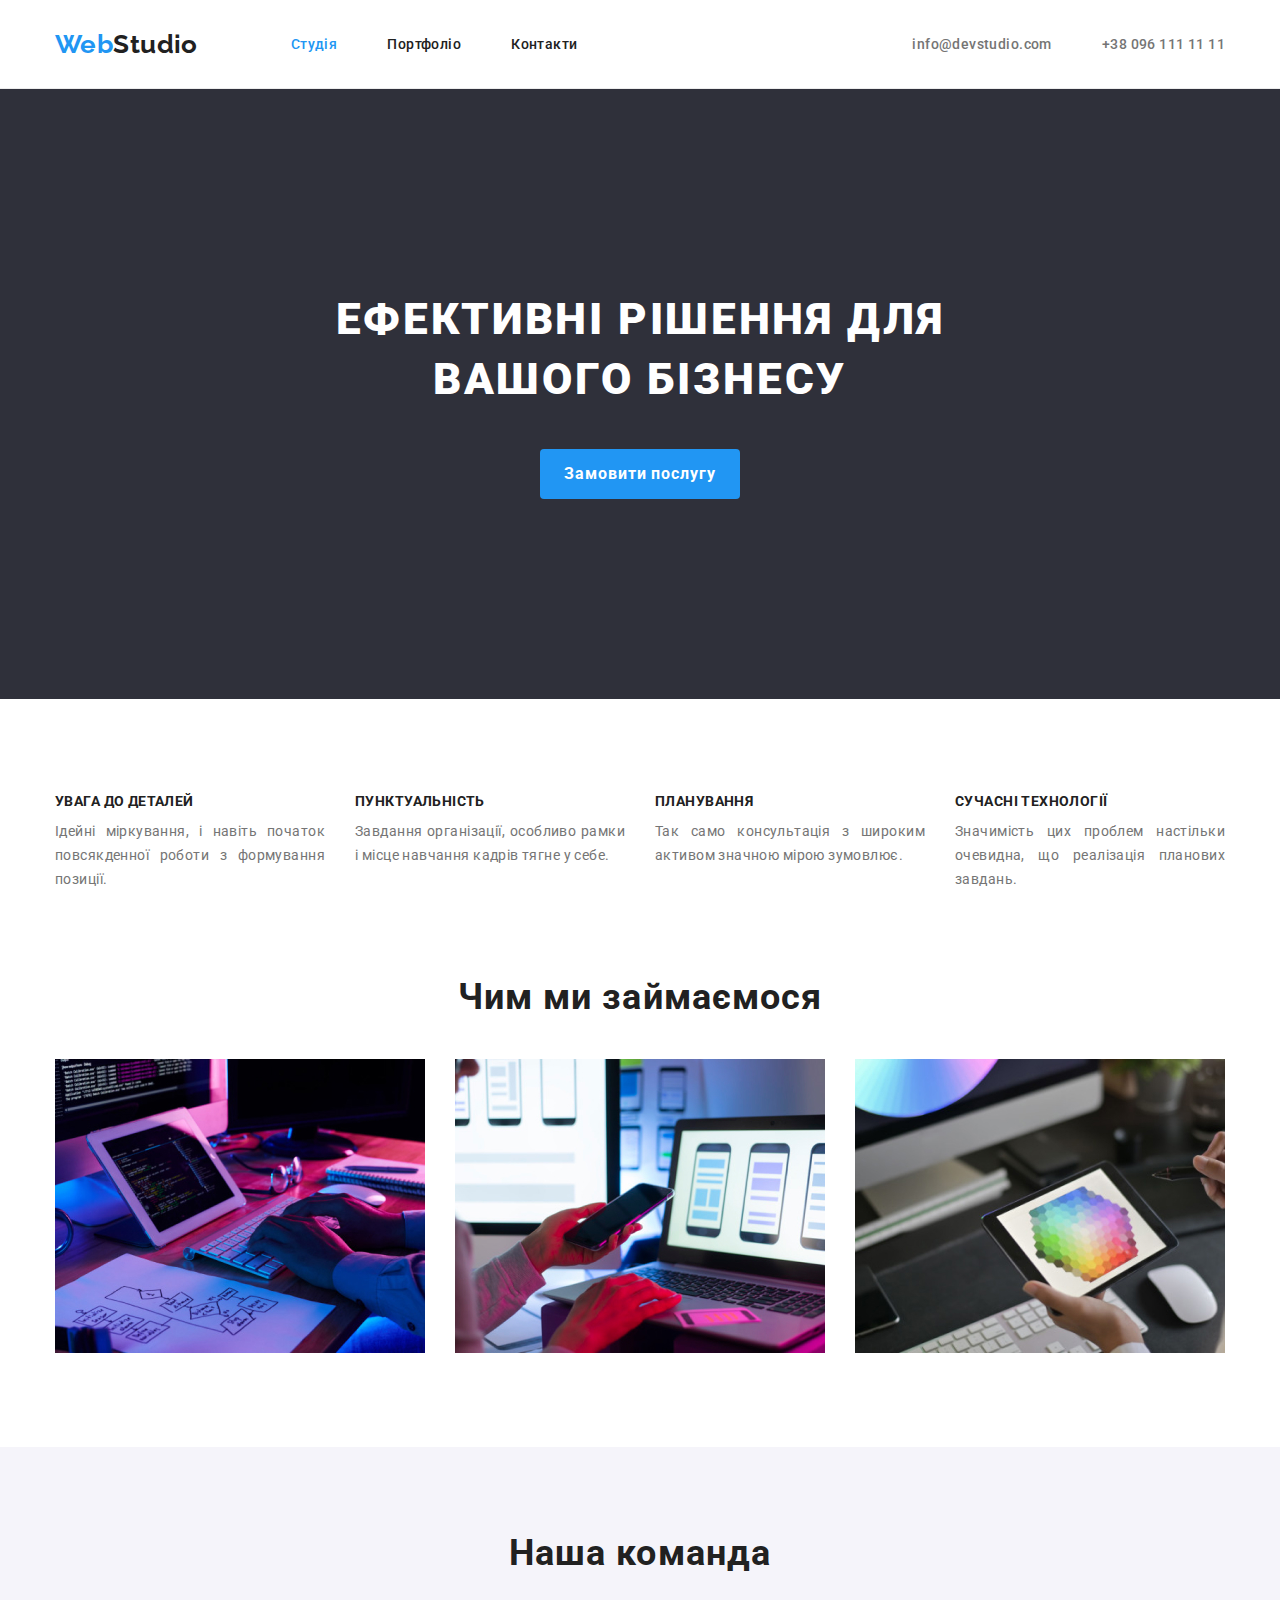
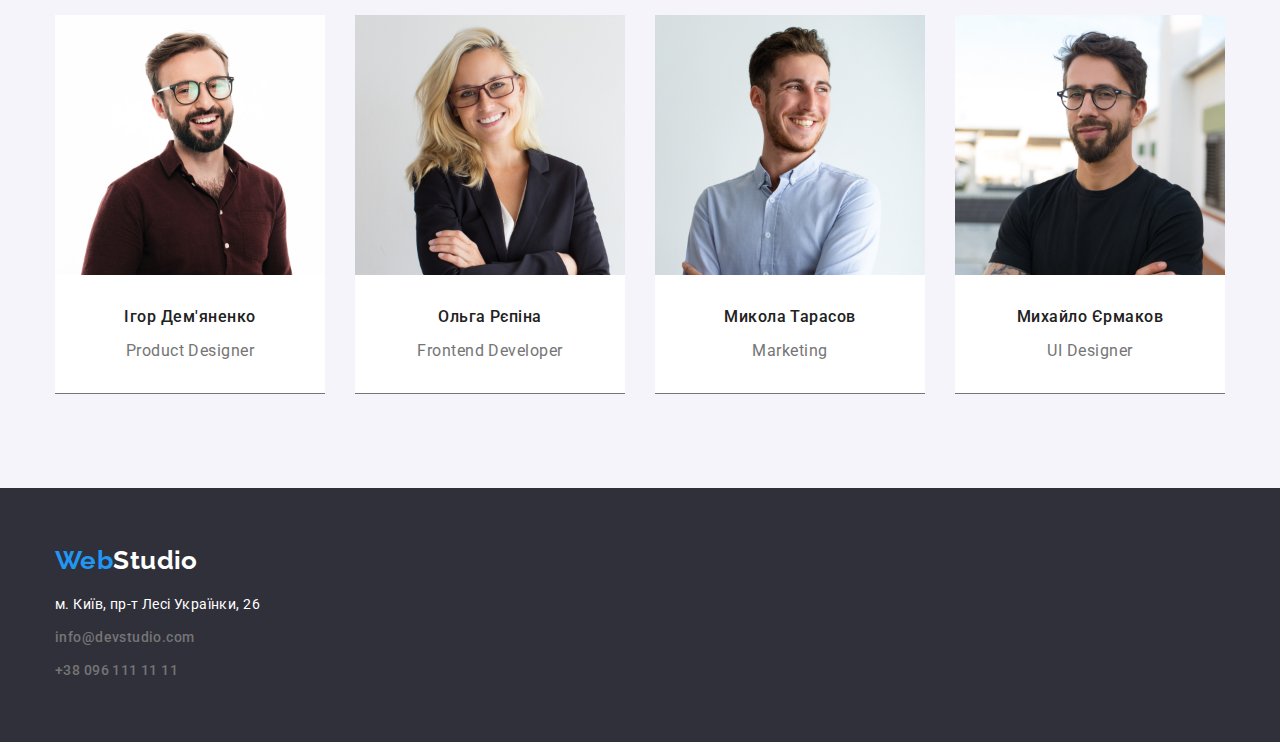
==== commit cb26d3e0: "edits from mentor" ====
--- a/index.html
+++ b/index.html
@@ -1,133 +1,164 @@
 <!DOCTYPE html>
 <html lang="uk">
-<head>
-    <meta charset="UTF-8">
-    <meta http-equiv="X-UA-Compatible" content="IE=edge">
-    <meta name="viewport" content="width=device-width, initial-scale=1.0">
+  <head>
+    <meta charset="UTF-8" />
+    <meta http-equiv="X-UA-Compatible" content="IE=edge" />
+    <meta name="viewport" content="width=device-width, initial-scale=1.0" />
 
-    <link rel="preconnect" href="https://fonts.googleapis.com">
-    <link rel="preconnect" href="https://fonts.gstatic.com" crossorigin>
-    <link href="https://fonts.googleapis.com/css2?family=Raleway:wght@700&family=Roboto:wght@400;500;700;900&display=swap" rel="stylesheet">
-    <link rel="stylesheet" href="https://cdnjs.cloudflare.com/ajax/libs/modern-normalize/1.1.0/modern-normalize.min.css">
+    <link rel="preconnect" href="https://fonts.googleapis.com" />
+    <link rel="preconnect" href="https://fonts.gstatic.com" crossorigin />
+    <link
+      href="https://fonts.googleapis.com/css2?family=Raleway:wght@700&family=Roboto:wght@400;500;700;900&display=swap"
+      rel="stylesheet"
+    />
+    <link
+      rel="stylesheet"
+      href="https://cdnjs.cloudflare.com/ajax/libs/modern-normalize/1.1.0/modern-normalize.min.css"
+    />
 
-    <link rel="stylesheet" href="css/styles.css">
+    <link rel="stylesheet" href="css/styles.css" />
     <title>Студія</title>
-</head>
-<body>
+  </head>
+  <body>
     <!-- Main -->
     <div>
-        <!-- Header -->
-        <header class="main-header">
-            <nav class="main-nav container">
-                    <a href="/" class="link main-logo-link">
-                        <span class="logo-web-blue">Web</span>Studio
-                    </a>
-                <ul class="site-nav">
+      <!-- Header -->
+      <header class="main-header">
+        <nav class="main-nav container">
+          <a href="/" class="link main-logo-link"> <span class="logo-web-blue">Web</span>Studio </a>
+          <ul class="site-nav">
+            <li class="item-header"><a class="current-page" href="./index.html">Студія</a></li>
+            <li class="item-header"><a class="link" href="./portfolio.html">Портфоліо</a></li>
+            <li class="item-header"><a class="link" href="#">Контакти</a></li>
+          </ul>
 
-                    <li class="item-header"><a class="current-page" href="./index.html">Студія</a></li>
-                    <li class="item-header"><a class="link" href="./portfolio.html">Портфоліо</a></li>
-                    <li class="item-header"><a class="link" href="#">Контакти</a></li>
-                </ul>
-            
-                <ul class="header-contacts">
-                    <li class="item-header">
-                        <a class="link" href="mailto:info@devstudio.com">info@devstudio.com</a>
-                    </li>
-                    <li class="item-header">
-                        <a class="link" href="tel:+380961111111">+38 096 111 11 11</a>
-                    </li>
-                </ul>
-            </nav>
-        </header>
+          <ul class="header-contacts">
+            <li class="item-header">
+              <a class="link" href="mailto:info@devstudio.com">info@devstudio.com</a>
+            </li>
+            <li class="item-header">
+              <a class="link" href="tel:+380961111111">+38 096 111 11 11</a>
+            </li>
+          </ul>
+        </nav>
+      </header>
 
-        <main>
+      <main>
         <!-- Hero -->
-            <section class="page-hero">
-                <h1 class="hero-title">Ефективні рішення для <br /> вашого бізнесу</h1>
-                <input type="button" class="hero-button"
-                value="Замовити послугу" onclick="window.location.href='#'">
-            </section>
-        <div class="container">
+        <section class="page-hero">
+          <h1 class="hero-title">
+            Ефективні рішення для <br />
+            вашого бізнесу
+          </h1>
+          <input
+            type="button"
+            class="hero-button"
+            value="Замовити послугу"
+            onclick="window.location.href='#'"
+          />
+        </section>
         <!-- description -->
-        <section class="description section">
-            <h2 class="title-invisible"> Description </h2>
+        <section class="description">
+          <div class="container section">
+            <h2 class="visually-hidden">Description</h2>
             <ul>
-                <li class="description-item">
-                    <h3>УВАГА ДО ДЕТАЛЕЙ</h3>
-                    <p>Ідейні міркування, і навіть початок повсякденної роботи з формування позиції.</p>
-                </li>
-                <li class="description-item">
-                    <h3>ПУНКТУАЛЬНІСТЬ</h3>
-                    <p>Завдання організації, особливо рамки і місце навчання кадрів тягне у себе.</p>
-                </li>
-                <li class="description-item">
-                    <h3>ПЛАНУВАННЯ</h3>
-                    <p>Так само консультація з широким активом значною мірою зумовлює.</p>
-                </li>
-                <li class="description-item">
-                    <h3>СУЧАСНІ ТЕХНОЛОГІЇ</h3>
-                    <p>Значимість цих проблем настільки очевидна, що реалізація планових завдань.</p>
-                </li>
+              <li class="description-item">
+                <h3>УВАГА ДО ДЕТАЛЕЙ</h3>
+                <p>Ідейні міркування, і навіть початок повсякденної роботи з формування позиції.</p>
+              </li>
+              <li class="description-item">
+                <h3>ПУНКТУАЛЬНІСТЬ</h3>
+                <p>Завдання організації, особливо рамки і місце навчання кадрів тягне у себе.</p>
+              </li>
+              <li class="description-item">
+                <h3>ПЛАНУВАННЯ</h3>
+                <p>Так само консультація з широким активом значною мірою зумовлює.</p>
+              </li>
+              <li class="description-item">
+                <h3>СУЧАСНІ ТЕХНОЛОГІЇ</h3>
+                <p>Значимість цих проблем настільки очевидна, що реалізація планових завдань.</p>
+              </li>
             </ul>
+          </div>
         </section>
         <!-- About us -->
         <section class="about-us section">
-            <h2 class="h2-title">Чим ми займаємося</h2>
+          <div class="container">
+            <h2 class="section-title">Чим ми займаємося</h2>
             <ul>
-                <li class="about-us-item">
-                    <a href="#"><img src="./images/what_we_do_1.jpg" alt="Computer science" width="370"></a>
-                </li>                
-                <li class="about-us-item">
-                    <a href="#"><img src="./images/what_we_do_2.jpg" alt="Mobile development" width="370"></a>
-                </li>                
-                <li class="about-us-item">
-                    <a href="#"><img src="./images/what_we_do_3.jpg" alt="Design" width="370"></a>
-                </li>                
+              <li class="about-us-item">
+                <a href="#"
+                  ><img src="./images/what_we_do_1.jpg" alt="Computer science" width="370"
+                /></a>
+              </li>
+              <li class="about-us-item">
+                <a href="#"
+                  ><img src="./images/what_we_do_2.jpg" alt="Mobile development" width="370"
+                /></a>
+              </li>
+              <li class="about-us-item">
+                <a href="#"><img src="./images/what_we_do_3.jpg" alt="Design" width="370" /></a>
+              </li>
             </ul>
+          </div>
         </section>
-        </div>
+
         <!-- Our team -->
         <section class="our-team section">
-            <h2 class="h2-title">Наша команда</h2>
-                <ul class="container">
-                    <li>
-                        <img src="./images/team_card_1.jpg" alt="Product designer"  width="270">
-                        <h3>Ігор Дем'яненко</h3>
-                        <p>Product Designer</p>
-                    </li>
-                    <li>
-                        <img src="./images/team_card_2.jpg" alt="Product designer"  width="270">
-                        <h3>Ольга Рєпіна</h3>
-                        <p>Frontend Developer</p>
-                    </li>
-                    <li>
-                        <img src="./images/team_card_3.jpg" alt="Product designer"  width="270">
-                        <h3>Микола Тарасов</h3>
-                        <p>Marketing</p>
-                    </li>
-                    <li>
-                        <img src="./images/team_card_4.jpg" alt="Product designer"  width="270">
-                        <h3>Михайло Єрмаков</h3>
-                        <p>UI Designer</p>
-                    </li>
-                </ul>
+          <div class="container">
+            <h2 class="section-title">Наша команда</h2>
+            <ul>
+              <li>
+                <img src="./images/team_card_1.jpg" alt="Product designer" width="270" />
+                <div class="team-block">
+                  <h3>Ігор Дем'яненко</h3>
+                  <p>Product Designer</p>
+                </div>
+              </li>
+              <li>
+                <img src="./images/team_card_2.jpg" alt="Product designer" width="270" />
+                <div class="team-block">
+                  <h3>Ольга Рєпіна</h3>
+                  <p>Frontend Developer</p>
+                </div>
+              </li>
+              <li>
+                <img src="./images/team_card_3.jpg" alt="Product designer" width="270" />
+                <div class="team-block">
+                  <h3>Микола Тарасов</h3>
+                  <p>Marketing</p>
+                </div>
+              </li>
+              <li>
+                <img src="./images/team_card_4.jpg" alt="Product designer" width="270" />
+                <div class="team-block">
+                  <h3>Михайло Єрмаков</h3>
+                  <p>UI Designer</p>
+                </div>
+              </li>
+            </ul>
+          </div>
         </section>
-        </main>
-        <!-- Footer -->
-        <footer class="main-footer">
-             <div class="footer-content container">
-                <a class="link main-logo-link" href="./index.html"> 
-                    <span class="logo-web-blue">Web</span>Studio
-                </a>
-                <address>
-                    <ul class="footer-contacts">
-                        <li><a class="link footer-local-adress" href="#"> м. Київ, пр-т Лесі Українки, 26</a></li>
-                        <li><a class="link" href="mailto:mango@mail.pig">info@devstudio.com</a></li>
-                        <li><a class="link" href="tel:+380961111111">+38 096 111 11 11</a></li>
-                    </ul>
-                </address>
-            </div>
-        </footer>
+      </main>
+      <!-- Footer -->
+      <footer class="main-footer">
+        <div class="footer-content container">
+          <a class="link main-logo-link" href="./index.html">
+            <span class="logo-web-blue">Web</span>Studio
+          </a>
+          <address>
+            <ul class="footer-contacts">
+              <li class="footer-address">
+                <a class="link footer-local-adress" href="#"> м. Київ, пр-т Лесі Українки, 26</a>
+              </li>
+              <li class="footer-address">
+                <a class="link" href="mailto:mango@mail.pig">info@devstudio.com</a>
+              </li>
+              <li><a class="link" href="tel:+380961111111">+38 096 111 11 11</a></li>
+            </ul>
+          </address>
+        </div>
+      </footer>
     </div>
-</body>
-</html>+  </body>
+</html>
--- a/css/styles.css
+++ b/css/styles.css
@@ -11,11 +11,15 @@
 }
 
 * {
+  /* outline: 2px solid tomato; */
+}
+
+/* * {
   margin: 0;
   padding: 0;
   box-sizing: border-box;
-  /* outline: 2px solid tomato; */
-}
+  outline: 2px solid tomato;
+} */
 
 body {
   font-family: 'Roboto', sans-serif;
@@ -29,6 +33,22 @@
   display: block;
 }
 
+h1,
+h2,
+h3,
+h4,
+h5,
+h6,
+p {
+  margin: 0;
+}
+
+ul {
+  margin: 0;
+  padding: 0;
+  list-style: none;
+}
+
 .main-header {
   /* display: flex; */
   justify-content: space-around;
@@ -36,6 +56,10 @@
   /* height: 80px; */
   border-bottom: var(--header-border-color) 1px solid;
 }
+
+/* .site-nav {
+  padding-left: 0;
+} */
 
 .item-header {
   box-sizing: border-box;
@@ -64,8 +88,8 @@
 
 .section {
   padding-bottom: 94px;
-  /* margin-bottom: 94px; */
-}
+}
+
 .section:first-child {
   padding-top: 94px;
 }
@@ -96,7 +120,7 @@
   margin-right: 93px;
   padding-top: 0;
   padding-bottom: 0;
-  /* display: inline-block; */
+  display: block;
 }
 
 .logo-web-blue {
@@ -186,21 +210,27 @@
   outline: none;
 }
 
-.h2-title {
+.section-title {
   display: flex;
   align-items: center;
   justify-content: center;
   font-size: 36px;
   font-weight: 700;
   letter-spacing: 0.03em;
-  height: 42px;
-}
-
-.title-invisible {
-  /* padding-top: 94px; */
-  visibility: hidden;
-  line-height: 0;
-  /* overflow: hidden; */
+  /* height: 42px; */
+}
+
+.visually-hidden {
+  position: absolute;
+  white-space: nowrap;
+  width: 1px;
+  height: 1px;
+  overflow: hidden;
+  border: 0;
+  padding: 0;
+  clip: rect(0 0 0 0);
+  clip-path: inset(50%);
+  margin: -1px;
 }
 
 /* 
@@ -212,8 +242,6 @@
 } */
 
 .description-item {
-  /* margin: 94px 30px 94px 0; */
-  /* margin-bottom: 94px;  */
   /* margin: 10px; */
   margin-right: 30px;
   width: 270px;
@@ -248,6 +276,7 @@
 }
 
 .about-us {
+  padding-top: 0;
   /* display: flex; */
   /* flex-direction: column; */
   /* align-items: center; */
@@ -257,20 +286,20 @@
   display: flex;
   list-style: none;
   justify-content: space-between;
+  /* padding-left: 0; */
   /* width: 85%; */
 }
 
 .about-us-item {
   margin-top: 50px;
-  /* margin-bottom: 94px; */
   /* padding-bottom: 0; */
 }
 
 .our-team {
-  display: flex;
-  flex-direction: column;
-  justify-content: center;
-  align-items: center;
+  /* display: flex; */
+  /* flex-direction: column; */
+  /* justify-content: center; */
+  /* align-items: center; */
   background-color: var(--single-button-bg);
   /* height: 648px; */
   /* margin-top: 90px; */
@@ -278,8 +307,11 @@
 
 .our-team ul {
   display: flex;
-  list-style-type: none;
-  justify-content: space-between;
+  padding-left: 0;
+  padding-right: 0;
+  /* list-style: ; */
+  /* justify-content: space-between; */
+  gap: 30px;
   margin-top: 50px;
   /* width: 85%; */
 }
@@ -287,13 +319,17 @@
 .our-team li {
   background-color: var(--main-white);
   /* height: 368px; */
-  border: var(--projects-list-li-border-color) 1px solid;
-  padding-bottom: 30px;
+  /* border: var(--projects-list-li-border-color) 1px solid; */
+  /* padding-bottom: 30px; */
   border-bottom: 1px solid var(--main-gray);
 }
 
-.our-team .h2-title {
-  margin-top: 94px;
+.our-team .section-title {
+  padding-top: 94px;
+}
+
+.team-block {
+  padding: 30px 0;
 }
 
 .our-team h3 {
@@ -301,7 +337,8 @@
   font-size: 16px;
   text-align: center;
   letter-spacing: 0.03em;
-  margin-top: 30px;
+  margin-bottom: 10px;
+  /* margin-top: 30px; */
 }
 
 .our-team p {
@@ -309,7 +346,6 @@
   color: var(--main-gray);
   text-align: center;
   letter-spacing: 0.03em;
-  margin-top: 10px;
   font-weight: normal;
 }
 
@@ -343,7 +379,7 @@
   color: var(--main-white);
   outline: none;
   border-radius: 4px;
-  padding: 6px 25px;
+  /* padding: 6px 25px; */
 }
 
 .button-item:not(:last-child) {
@@ -371,7 +407,6 @@
   /* height: 404px; */
   margin-bottom: 30px;
   /* border-bottom: 1px solid #EEEEEE; */
-  border: var(--header-border-color) 1px solid;
   align-items: center;
 }
 
@@ -379,27 +414,29 @@
   margin-bottom: 0;
 }
 
-.projects-list h2 {
+.projects-list h3 {
   font-family: Roboto;
   font-size: 18px;
   font-weight: 700;
   line-height: 36px;
   letter-spacing: 0.06em;
-  margin-top: 20px;
-  padding-left: 20px;
   color: var(--main-black);
+  margin-bottom: 4px;
 }
 .projects-list p {
   color: var(--main-gray);
   font-family: Roboto;
   font-size: 16px;
-  margin-top: 4px;
-  margin-bottom: 20px;
   line-height: 30px;
   letter-spacing: 0.03em;
   font-weight: 400;
-  padding-left: 24px;
   display: block;
+}
+
+.single-project-block {
+  padding: 20px 24px;
+  border: var(--header-border-color) 1px solid;
+  border-top: none;
 }
 
 .main-footer {
@@ -418,6 +455,11 @@
   list-style-type: none;
   font-style: normal;
   text-decoration: none;
+  /* margin-bottom: 9px; */
+}
+
+.footer-address {
+  margin-bottom: 9px;
 }
 
 .footer-content .link:hover,
@@ -437,3 +479,7 @@
   color: var(--main-white);
   font-weight: 400;
 }
+
+/* .footer-contacts {
+  padding-left: 0;
+} */
